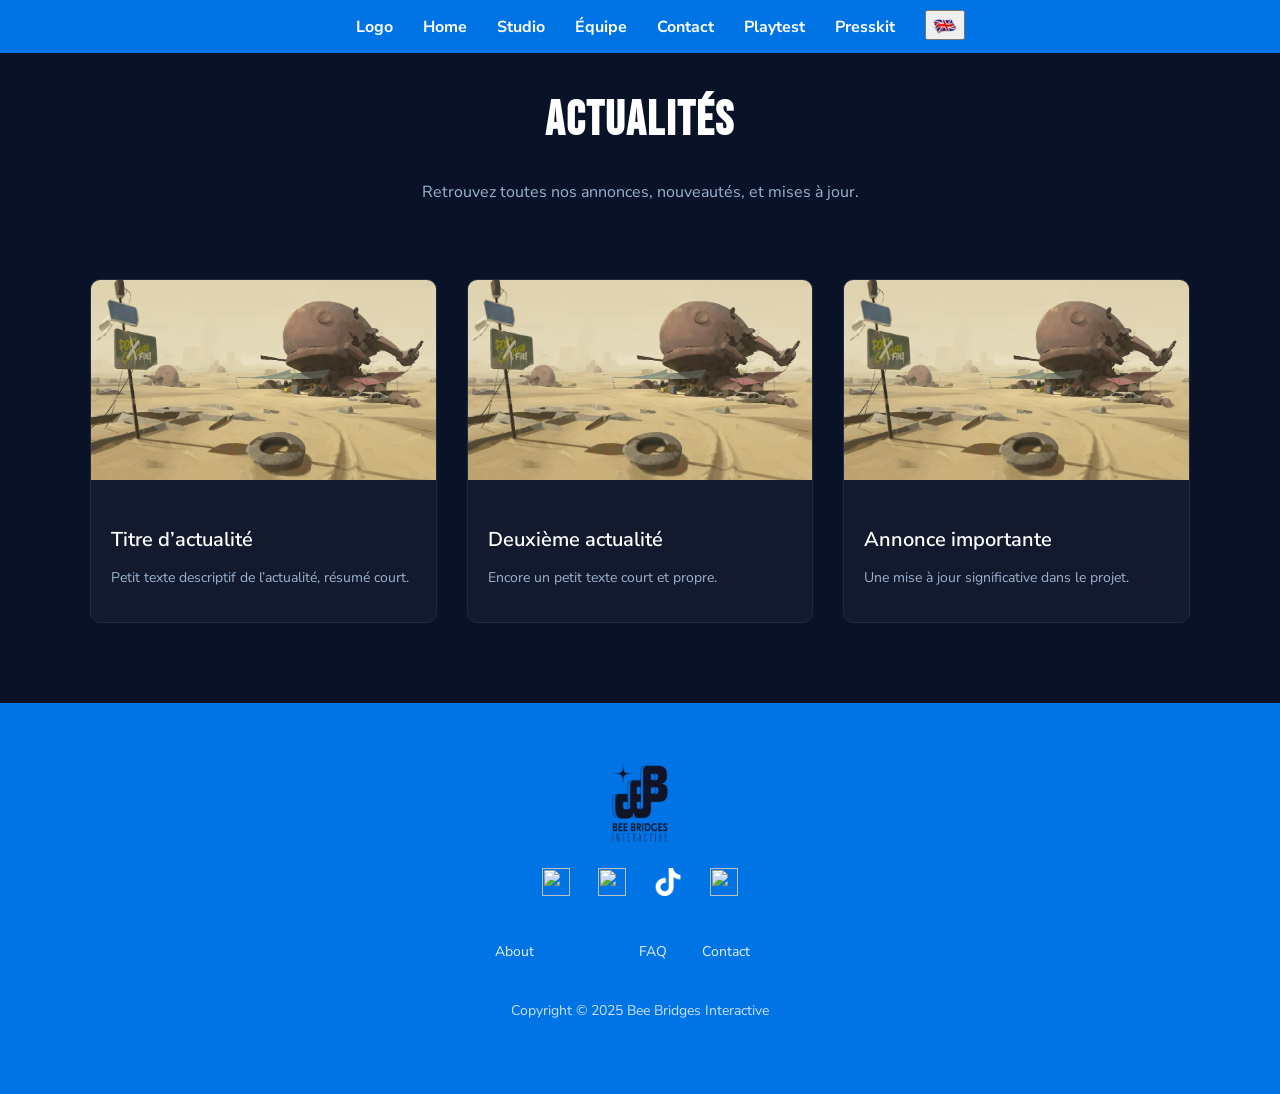
==== Actuality.html @ b4a457c6 "ajout de la page actualité" ====
<!DOCTYPE html>
<html lang="en">
<head>
    <meta charset="UTF-8">
    <meta name="viewport" content="width=device-width, initial-scale=1.0">
    <title>Actualités</title>

    <link rel="stylesheet" href="../css/navbar.css">
    <link rel="stylesheet" href="../css/actualité.css"> <!-- CSS light -->
    <link rel="stylesheet" href="../css/footer.css">
</head>

<body>
    <script src="../js/lang.js"></script>

    <!-- NAVBAR -->
    <div id="navbar"></div>

    <header class="actus-header">
        <h1 data-translate="Actuality">Actualités</h1>
        <p class="actus-subtitle">Retrouvez toutes nos annonces, nouveautés, et mises à jour.</p>
    </header>

    <section class="actus-container">

        <article class="actus-card">
            <img src="../media/image1.png" class="actus-img">
            <div class="actus-body">
                <h3 class="actus-title">Titre d’actualité</h3>
                <p class="actus-text">Petit texte descriptif de l’actualité, résumé court.</p>
            </div>
        </article>

        <article class="actus-card">
            <img src="../media/image1.png" class="actus-img">
            <div class="actus-body">
                <h3 class="actus-title">Deuxième actualité</h3>
                <p class="actus-text">Encore un petit texte court et propre.</p>
            </div>
        </article>

        <article class="actus-card">
            <img src="../media/image1.png" class="actus-img">
            <div class="actus-body">
                <h3 class="actus-title">Annonce importante</h3>
                <p class="actus-text">Une mise à jour significative dans le projet.</p>
            </div>
        </article>

    </section>

    <!-- FOOTER -->
    <div id="footer"></div>
    <script src="../js/layout.js"></script>
</body>
</html>
---- css/navbar.css ----
:root {
  --bg-dark: #0a1227;
  --bg-card: #131a2e;
  --bg-card-hover: #1a2338;
  --border-color: #1e3a5f;
  --text-primary: #ffffff;
  --text-secondary: #a0b3cc;
  --accent-blue: #0074e4;
  --accent-hover: #6bb3ff;
  --section-max-width: 1100px;

  --font-titles: 'Bebas Neue', sans-serif;
  --font-body: 'Nunito Sans', sans-serif;
}

.navbar {
  position: fixed;     /* Fixée à l’écran */
  top: 0;              /* Tout en haut */
  left: 0;
  width: 100%;         /* Prend toute la largeur */
  background-color: var(--accent-blue);
  z-index: 1000;       /* Toujours au-dessus du contenu */
  padding: 10px 20px;
  display: flex;
  justify-content: center;
}

/* Liste horizontale */
.navbar ul {
  list-style: none;
  margin: 0;
  padding: 0;
  display: flex;       /* Met les éléments sur une ligne */
  justify-content: flex-start;
  align-items: center;
}

/* Liens */
.navbar ul li {
  margin: 0 15px;
}

.navbar ul li a {
  color: white;
  text-decoration: none;
  font-weight: bold;
}

.navbar ul li a:hover {
  color: #ff9800;
}

/* Selecteur de langue */
.navbar select {
  padding: 5px;
  border-radius: 5px;
  border: none;
}

.lang-btn img {
  width: 24px;       /* taille du drapeau */
  height: auto;
  display: block;
  border-radius: 4px;
  background: transparent;
}
---- css/actualité.css ----
@import url('https://fonts.googleapis.com/css2?family=Bebas+Neue&display=swap');
@import url('https://fonts.googleapis.com/css2?family=Nunito+Sans:wght@400;600&display=swap');

:root {
  --bg-dark: #0a1227;
  --card-bg: #131a2e;
  --text: #ffffff;
  --text-light: #9bb3d1;
  --accent: #0074e4;
}

/* GLOBAL */
body {
  margin: 0;
  background: var(--bg-dark);
  color: var(--text);
  font-family: 'Nunito Sans', sans-serif;
}

/* HEADER */
.actus-header {
  text-align: center;
  padding: 60px 20px 20px;
}

.actus-header h1 {
  font-family: 'Bebas Neue', sans-serif;
  font-size: 48px;
  letter-spacing: 2px;
}

.actus-subtitle {
  color: var(--text-light);
  margin-top: 10px;
  font-size: 16px;
}

/* GRID */
.actus-container {
  max-width: 1100px;
  margin: 40px auto 80px;
  padding: 0 20px;
  display: grid;
  gap: 30px;
  grid-template-columns: repeat(auto-fit, minmax(300px, 1fr));
}

/* CARDS */
.actus-card {
  background: var(--card-bg);
  border-radius: 10px;
  overflow: hidden;
  border: 1px solid #1c2a44;
  transition: 0.3s;
}

.actus-card:hover {
  transform: translateY(-5px);
  border-color: var(--accent);
}

.actus-img {
  width: 100%;
  height: 200px;
  object-fit: cover;
}

.actus-body {
  padding: 20px;
}

.actus-title {
  font-size: 20px;
  font-weight: 600;
  margin-bottom: 10px;
}

.actus-text {
  font-size: 14px;
  color: var(--text-light);
  line-height: 1.5;
}
---- css/footer.css ----
/* ===== FOOTER ===== */
.bb-footer {
  background: #0074e4;
  padding: 60px 20px;
  text-align: center;
  color: white;
  font-family: var(--font-body);
}

.footer-top {
  display: flex;
  flex-direction: column;
  align-items: center;
  gap: 25px;
}

.footer-logo {
  height: 80px;
  width: auto;
}

.footer-socials a img {
  width: 28px;
  height: 28px;
  margin: 0 12px;
  transition: transform 0.3s ease;
}

.footer-socials a img:hover {
  transform: scale(1.2);
}

.footer-links {
  margin: 40px auto;
  display: flex;
  justify-content: center;
  gap: 35px;
  flex-wrap: wrap;
}

.footer-links a {
  color: white;
  font-size: 14px;
  opacity: 0.9;
  text-decoration: none;
  transition: opacity 0.2s ease;
}

.footer-links a:hover {
  opacity: 1;
}

.footer-copy {
  font-size: 14px;
  margin-top: 20px;
  opacity: 0.8;
}
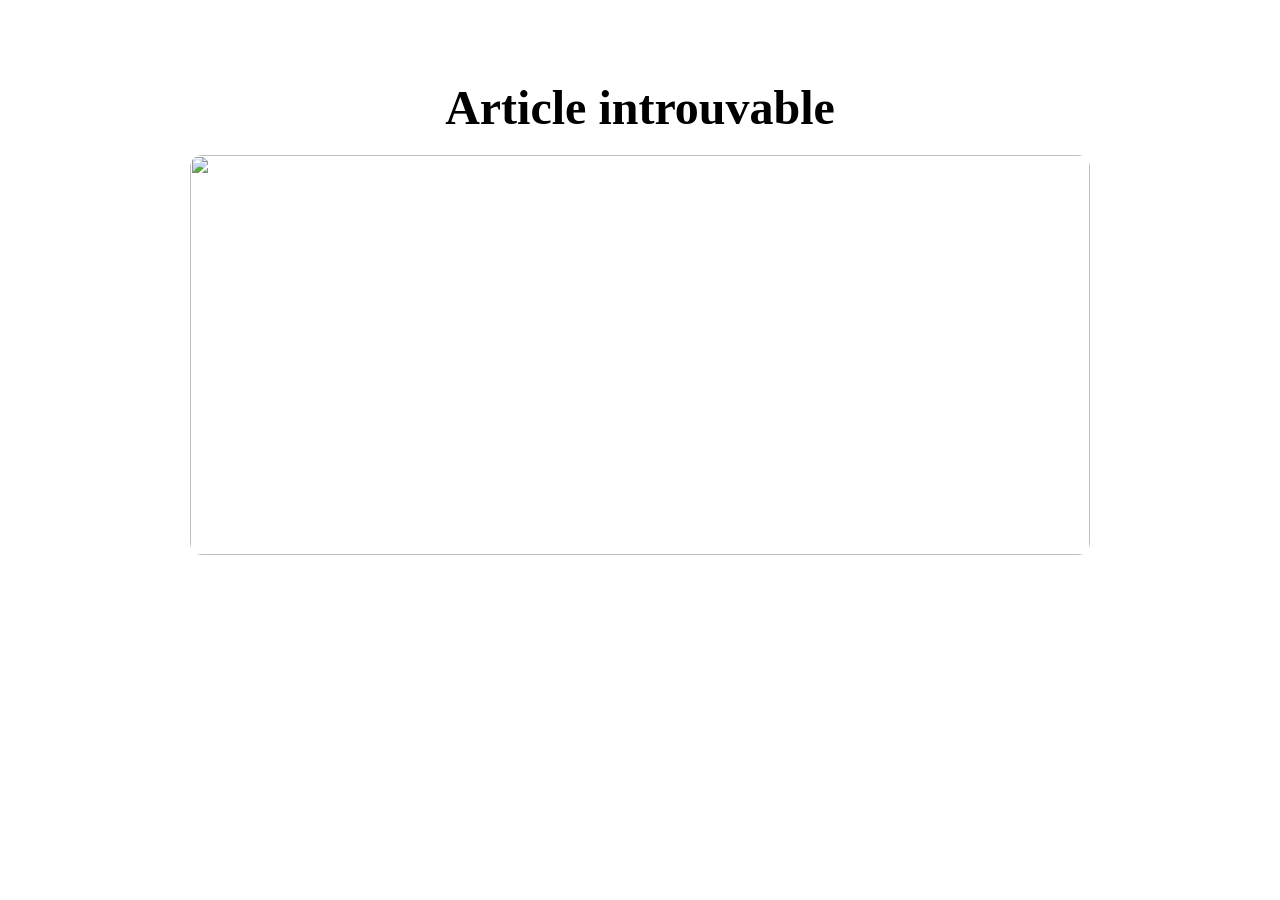
==== commit 3df5d1a3: "jjjjjjjjjjjjj" ====
--- a/Actuality.html
+++ b/Actuality.html
@@ -1,56 +1,131 @@
 <!DOCTYPE html>
-<html lang="en">
+<html lang="fr">
 <head>
-    <meta charset="UTF-8">
-    <meta name="viewport" content="width=device-width, initial-scale=1.0">
-    <title>Actualités</title>
+  <meta charset="UTF-8">
+  <meta name="viewport" content="width=device-width, initial-scale=1.0">
+  <title>Article</title>
 
-    <link rel="stylesheet" href="../css/navbar.css">
-    <link rel="stylesheet" href="../css/actualité.css"> <!-- CSS light -->
-    <link rel="stylesheet" href="../css/footer.css">
+  <link rel="stylesheet" href="style.css">
+
+  <style>
+    .article-page {
+      max-width: 900px;
+      margin: 80px auto;
+      padding: 0 20px;
+    }
+
+    .article-title {
+      font-size: 48px;
+      margin-bottom: 20px;
+      text-align: center;
+      font-family: var(--font-titles);
+      color: var(--accent-blue);
+    }
+
+    .article-image {
+      width: 100%;
+      height: 400px;
+      border-radius: 12px;
+      overflow: hidden;
+      margin-bottom: 30px;
+    }
+
+    .article-image img {
+      width: 100%;
+      height: 100%;
+      object-fit: cover;
+    }
+
+    .article-content {
+      font-size: 18px;
+      line-height: 1.8;
+      white-space: pre-line;
+      color: var(--text-secondary);
+    }
+
+    .btn-retour {
+      display: block;
+      margin: 40px auto;
+      padding: 12px 30px;
+      background: var(--accent-blue);
+      color: white;
+      text-decoration: none;
+      border-radius: 6px;
+      font-weight: 600;
+    }
+  </style>
 </head>
 
 <body>
-    <script src="../js/lang.js"></script>
 
-    <!-- NAVBAR -->
-    <div id="navbar"></div>
+  <div class="article-page">
+    <h1 class="article-title" id="article-title"></h1>
 
-    <header class="actus-header">
-        <h1 data-translate="Actuality">Actualités</h1>
-        <p class="actus-subtitle">Retrouvez toutes nos annonces, nouveautés, et mises à jour.</p>
-    </header>
+    <div class="article-image">
+      <img id="article-image" src="">
+    </div>
 
-    <section class="actus-container">
+    <div class="article-content" id="article-content"></div>
 
-        <article class="actus-card">
-            <img src="../media/image1.png" class="actus-img">
-            <div class="actus-body">
-                <h3 class="actus-title">Titre d’actualité</h3>
-                <p class="actus-text">Petit texte descriptif de l’actualité, résumé court.</p>
-            </div>
-        </article>
+    <a href="index.html" class="btn-retour">← Retour</a>
+  </div>
 
-        <article class="actus-card">
-            <img src="../media/image1.png" class="actus-img">
-            <div class="actus-body">
-                <h3 class="actus-title">Deuxième actualité</h3>
-                <p class="actus-text">Encore un petit texte court et propre.</p>
-            </div>
-        </article>
 
-        <article class="actus-card">
-            <img src="../media/image1.png" class="actus-img">
-            <div class="actus-body">
-                <h3 class="actus-title">Annonce importante</h3>
-                <p class="actus-text">Une mise à jour significative dans le projet.</p>
-            </div>
-        </article>
+<!-- ========================================================= -->
+<!-- 🔥 SECTION : ARTICLES STOCKÉS DIRECTEMENT DANS LE HTML 🔥 -->
+<!-- ========================================================= -->
 
-    </section>
+<!-- ARTICLE 1 -->
+<template id="article-1">
+  <article-data
+    data-title="Notre nouveau produit arrive !"
+    data-image="media/image1.png"
+    data-content="
+Voici le contenu complet de l'article 1.
 
-    <!-- FOOTER -->
-    <div id="footer"></div>
-    <script src="../js/layout.js"></script>
+Tu peux écrire :
+- plusieurs paragraphes
+- du texte long
+- même coller un communiqué officiel
+
+Tout reste propre et facile à modifier 🔥">
+  </article-data>
+</template>
+
+<!-- ARTICLE 2 -->
+<template id="article-2">
+  <article-data
+    data-title="MaxSens rejoint notre réseau de partenaires"
+    data-image="media/image1.png"
+    data-content="
+Voici le contenu complet de l'article 2.
+
+Encore une fois :
+tu modifies simplement le texte ici dans le HTML.
+
+Aucune base de données, aucun JSON, rien de compliqué.">
+  </article-data>
+</template>
+
+
+<script>
+  // Récupère l'ID dans l’URL → article.html?id=1
+  const params = new URLSearchParams(window.location.search);
+  const id = params.get("id");
+
+  // Cible le template correspondant
+  const template = document.getElementById("article-" + id);
+
+  if (!template) {
+    document.getElementById("article-title").textContent = "Article introuvable";
+  } else {
+    const data = template.content.querySelector("article-data");
+
+    document.getElementById("article-title").textContent = data.dataset.title;
+    document.getElementById("article-image").src = data.dataset.image;
+    document.getElementById("article-content").textContent = data.dataset.content;
+  }
+</script>
+
 </body>
 </html>
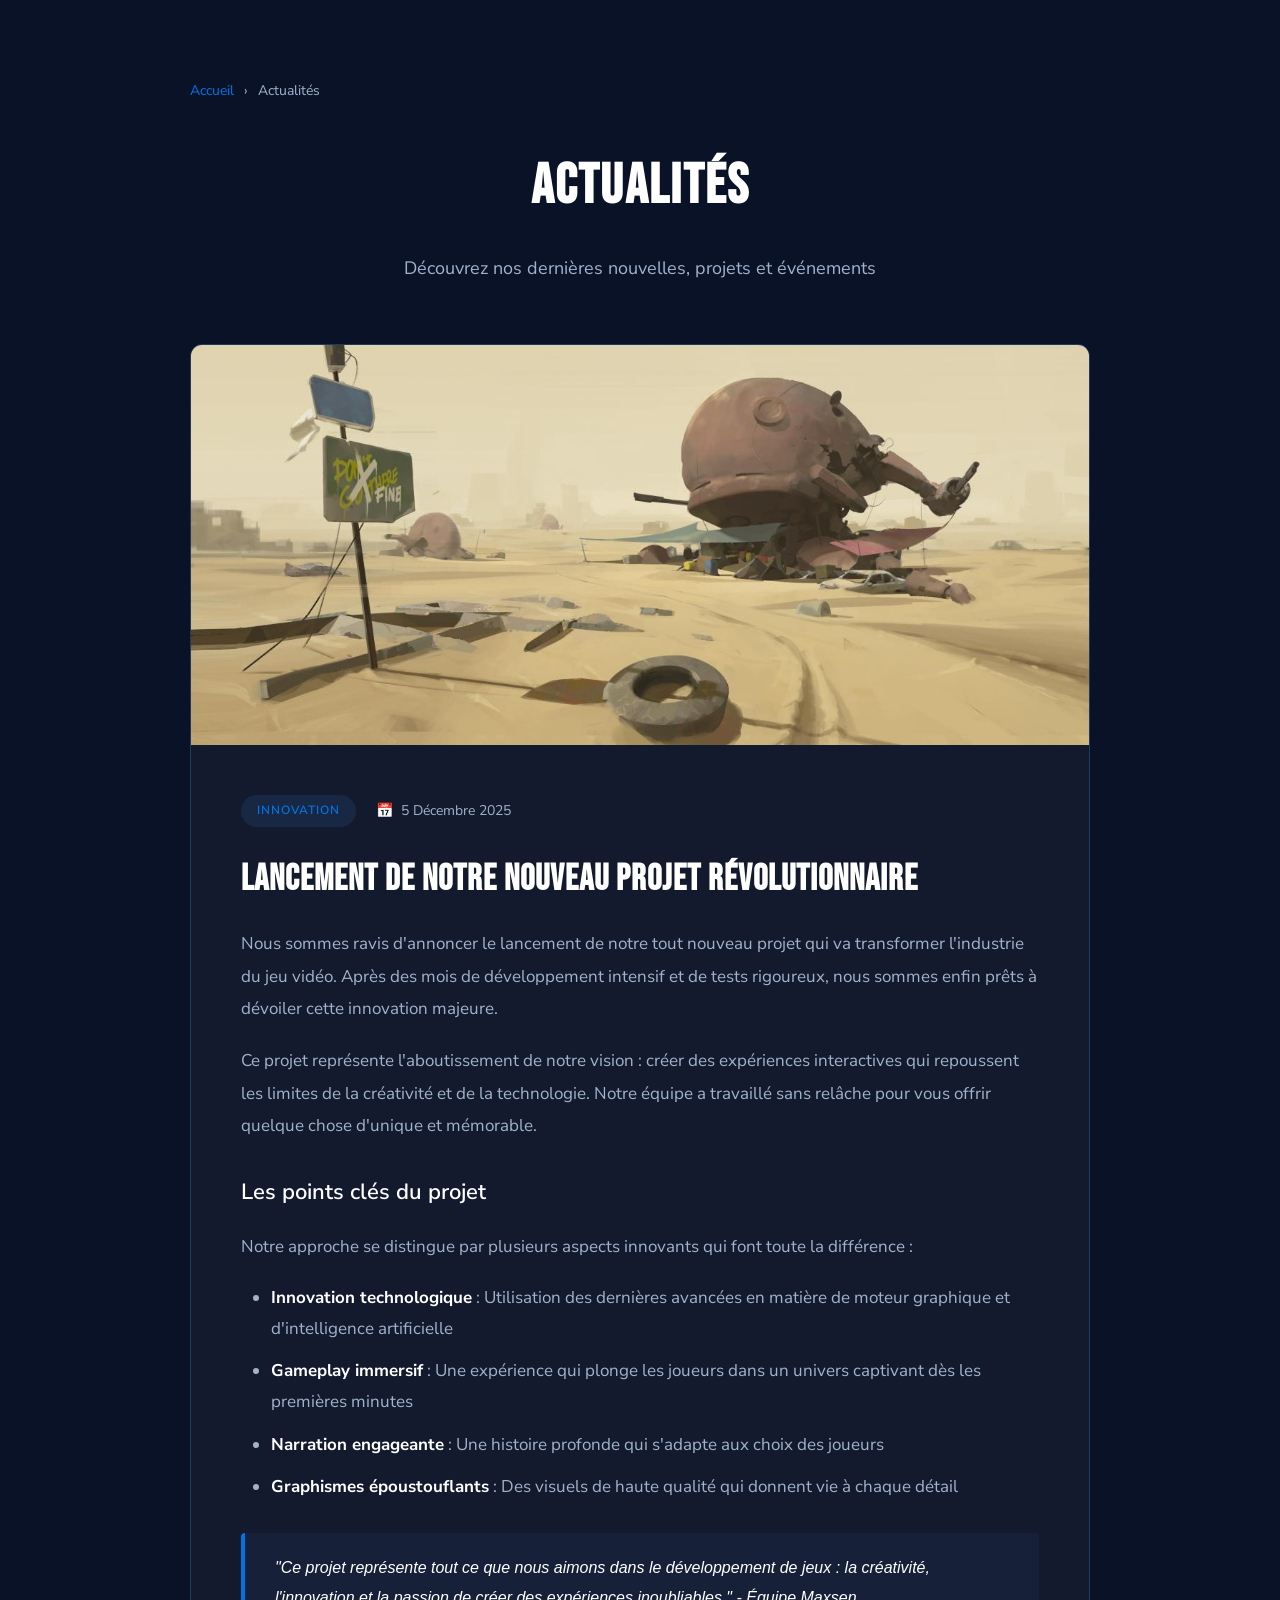
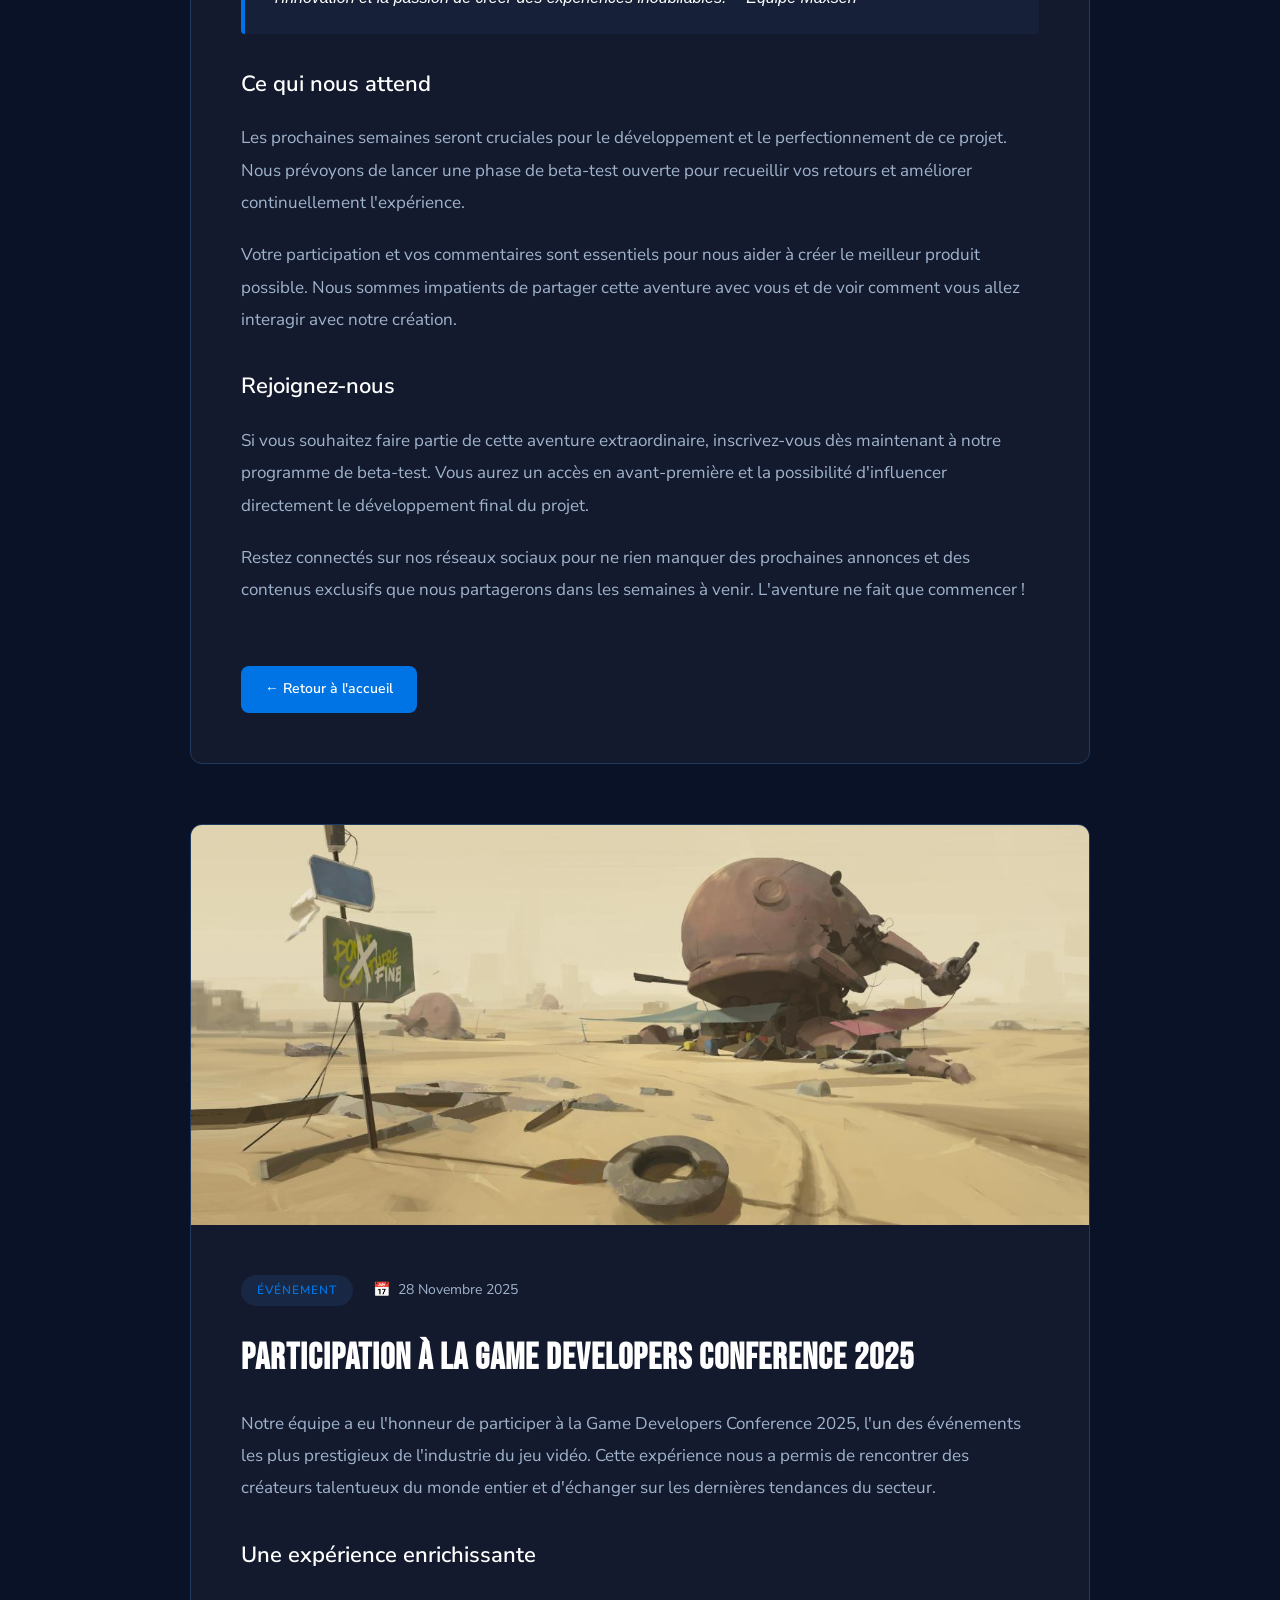
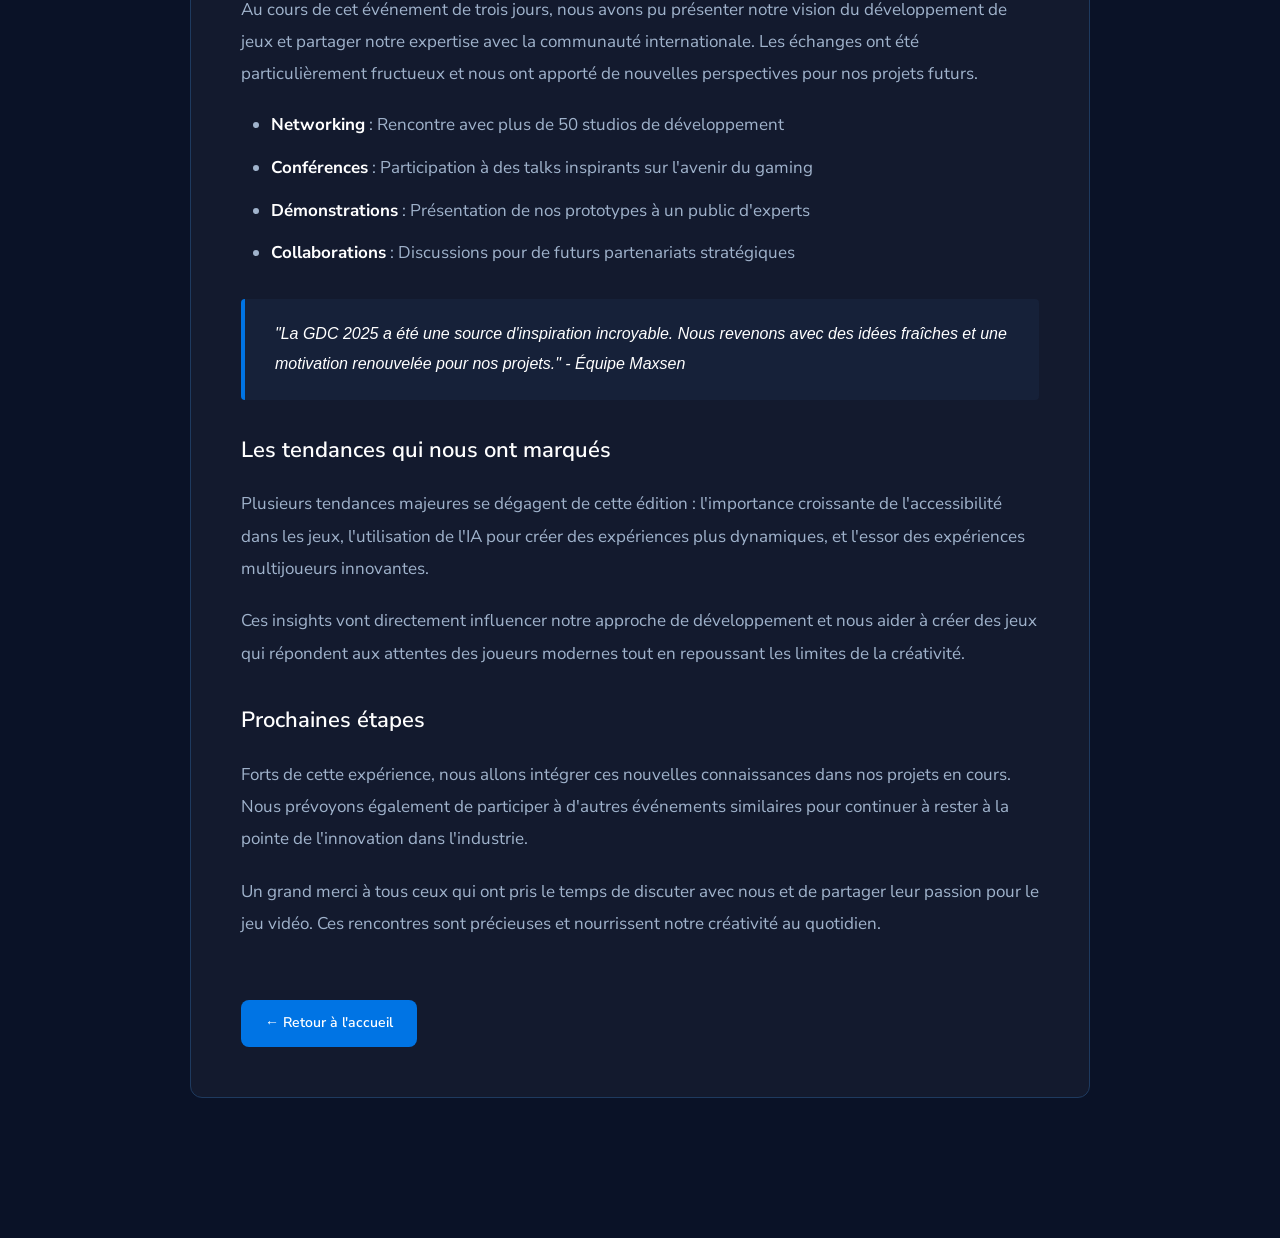
==== commit d1726a86: "fffffff" ====
--- a/Actuality.html
+++ b/Actuality.html
@@ -3,129 +3,162 @@
 <head>
   <meta charset="UTF-8">
   <meta name="viewport" content="width=device-width, initial-scale=1.0">
-  <title>Article</title>
+  <title>Actualités - Blog Maxsen</title>
+  <link rel="stylesheet" href="css/actualité.css">
+</head>
+<body>
+  <div class="actualites-page">
+    <div class="actualites-page-container">
+      <!-- Breadcrumb -->
+      <nav class="breadcrumb">
+        <a href="index.html">Accueil</a>
+        <span>›</span>
+        <span>Actualités</span>
+      </nav>
 
-  <link rel="stylesheet" href="style.css">
+      <!-- En-tête de la page -->
+      <header class="actualites-page-header">
+        <h1 class="actualites-page-title">ACTUALITÉS</h1>
+        <p class="actualites-page-subtitle">
+          Découvrez nos dernières nouvelles, projets et événements
+        </p>
+      </header>
 
-  <style>
-    .article-page {
-      max-width: 900px;
-      margin: 80px auto;
-      padding: 0 20px;
-    }
+      <!-- Article 1 -->
+      <article class="article-full">
+        <div class="article-header-image">
+          <img src="media/image1.png" alt="Actualité 1">
+        </div>
+        <div class="article-body">
+          <div class="article-meta">
+            <span class="article-category">Innovation</span>
+            <div class="article-date">
+              <span>📅</span>
+              <span>5 Décembre 2025</span>
+            </div>
+          </div>
+          
+          <h2 class="article-title">Lancement de notre nouveau projet révolutionnaire</h2>
+          
+          <div class="article-content">
+            <p>
+              Nous sommes ravis d'annoncer le lancement de notre tout nouveau projet qui va transformer l'industrie du jeu vidéo. Après des mois de développement intensif et de tests rigoureux, nous sommes enfin prêts à dévoiler cette innovation majeure.
+            </p>
+            
+            <p>
+              Ce projet représente l'aboutissement de notre vision : créer des expériences interactives qui repoussent les limites de la créativité et de la technologie. Notre équipe a travaillé sans relâche pour vous offrir quelque chose d'unique et mémorable.
+            </p>
 
-    .article-title {
-      font-size: 48px;
-      margin-bottom: 20px;
-      text-align: center;
-      font-family: var(--font-titles);
-      color: var(--accent-blue);
-    }
+            <h3>Les points clés du projet</h3>
+            
+            <p>
+              Notre approche se distingue par plusieurs aspects innovants qui font toute la différence :
+            </p>
 
-    .article-image {
-      width: 100%;
-      height: 400px;
-      border-radius: 12px;
-      overflow: hidden;
-      margin-bottom: 30px;
-    }
+            <ul>
+              <li><strong>Innovation technologique</strong> : Utilisation des dernières avancées en matière de moteur graphique et d'intelligence artificielle</li>
+              <li><strong>Gameplay immersif</strong> : Une expérience qui plonge les joueurs dans un univers captivant dès les premières minutes</li>
+              <li><strong>Narration engageante</strong> : Une histoire profonde qui s'adapte aux choix des joueurs</li>
+              <li><strong>Graphismes époustouflants</strong> : Des visuels de haute qualité qui donnent vie à chaque détail</li>
+            </ul>
 
-    .article-image img {
-      width: 100%;
-      height: 100%;
-      object-fit: cover;
-    }
+            <div class="article-quote">
+              "Ce projet représente tout ce que nous aimons dans le développement de jeux : la créativité, l'innovation et la passion de créer des expériences inoubliables." - Équipe Maxsen
+            </div>
 
-    .article-content {
-      font-size: 18px;
-      line-height: 1.8;
-      white-space: pre-line;
-      color: var(--text-secondary);
-    }
+            <h3>Ce qui nous attend</h3>
+            
+            <p>
+              Les prochaines semaines seront cruciales pour le développement et le perfectionnement de ce projet. Nous prévoyons de lancer une phase de beta-test ouverte pour recueillir vos retours et améliorer continuellement l'expérience.
+            </p>
 
-    .btn-retour {
-      display: block;
-      margin: 40px auto;
-      padding: 12px 30px;
-      background: var(--accent-blue);
-      color: white;
-      text-decoration: none;
-      border-radius: 6px;
-      font-weight: 600;
-    }
-  </style>
-</head>
+            <p>
+              Votre participation et vos commentaires sont essentiels pour nous aider à créer le meilleur produit possible. Nous sommes impatients de partager cette aventure avec vous et de voir comment vous allez interagir avec notre création.
+            </p>
 
-<body>
+            <h3>Rejoignez-nous</h3>
+            
+            <p>
+              Si vous souhaitez faire partie de cette aventure extraordinaire, inscrivez-vous dès maintenant à notre programme de beta-test. Vous aurez un accès en avant-première et la possibilité d'influencer directement le développement final du projet.
+            </p>
 
-  <div class="article-page">
-    <h1 class="article-title" id="article-title"></h1>
+            <p>
+              Restez connectés sur nos réseaux sociaux pour ne rien manquer des prochaines annonces et des contenus exclusifs que nous partagerons dans les semaines à venir. L'aventure ne fait que commencer !
+            </p>
+          </div>
 
-    <div class="article-image">
-      <img id="article-image" src="">
+          <a href="index.html" class="back-button">
+            ← Retour à l'accueil
+          </a>
+        </div>
+      </article>
+
+      <!-- Article 2 -->
+      <article class="article-full">
+        <div class="article-header-image">
+          <img src="media/image1.png" alt="Actualité 2">
+        </div>
+        <div class="article-body">
+          <div class="article-meta">
+            <span class="article-category">Événement</span>
+            <div class="article-date">
+              <span>📅</span>
+              <span>28 Novembre 2025</span>
+            </div>
+          </div>
+          
+          <h2 class="article-title">Participation à la Game Developers Conference 2025</h2>
+          
+          <div class="article-content">
+            <p>
+              Notre équipe a eu l'honneur de participer à la Game Developers Conference 2025, l'un des événements les plus prestigieux de l'industrie du jeu vidéo. Cette expérience nous a permis de rencontrer des créateurs talentueux du monde entier et d'échanger sur les dernières tendances du secteur.
+            </p>
+
+            <h3>Une expérience enrichissante</h3>
+            
+            <p>
+              Au cours de cet événement de trois jours, nous avons pu présenter notre vision du développement de jeux et partager notre expertise avec la communauté internationale. Les échanges ont été particulièrement fructueux et nous ont apporté de nouvelles perspectives pour nos projets futurs.
+            </p>
+
+            <ul>
+              <li><strong>Networking</strong> : Rencontre avec plus de 50 studios de développement</li>
+              <li><strong>Conférences</strong> : Participation à des talks inspirants sur l'avenir du gaming</li>
+              <li><strong>Démonstrations</strong> : Présentation de nos prototypes à un public d'experts</li>
+              <li><strong>Collaborations</strong> : Discussions pour de futurs partenariats stratégiques</li>
+            </ul>
+
+            <div class="article-quote">
+              "La GDC 2025 a été une source d'inspiration incroyable. Nous revenons avec des idées fraîches et une motivation renouvelée pour nos projets." - Équipe Maxsen
+            </div>
+
+            <h3>Les tendances qui nous ont marqués</h3>
+            
+            <p>
+              Plusieurs tendances majeures se dégagent de cette édition : l'importance croissante de l'accessibilité dans les jeux, l'utilisation de l'IA pour créer des expériences plus dynamiques, et l'essor des expériences multijoueurs innovantes.
+            </p>
+
+            <p>
+              Ces insights vont directement influencer notre approche de développement et nous aider à créer des jeux qui répondent aux attentes des joueurs modernes tout en repoussant les limites de la créativité.
+            </p>
+
+            <h3>Prochaines étapes</h3>
+            
+            <p>
+              Forts de cette expérience, nous allons intégrer ces nouvelles connaissances dans nos projets en cours. Nous prévoyons également de participer à d'autres événements similaires pour continuer à rester à la pointe de l'innovation dans l'industrie.
+            </p>
+
+            <p>
+              Un grand merci à tous ceux qui ont pris le temps de discuter avec nous et de partager leur passion pour le jeu vidéo. Ces rencontres sont précieuses et nourrissent notre créativité au quotidien.
+            </p>
+          </div>
+
+          <a href="index.html" class="back-button">
+            ← Retour à l'accueil
+          </a>
+        </div>
+      </article>
+
     </div>
-
-    <div class="article-content" id="article-content"></div>
-
-    <a href="index.html" class="btn-retour">← Retour</a>
   </div>
-
-
-<!-- ========================================================= -->
-<!-- 🔥 SECTION : ARTICLES STOCKÉS DIRECTEMENT DANS LE HTML 🔥 -->
-<!-- ========================================================= -->
-
-<!-- ARTICLE 1 -->
-<template id="article-1">
-  <article-data
-    data-title="Notre nouveau produit arrive !"
-    data-image="media/image1.png"
-    data-content="
-Voici le contenu complet de l'article 1.
-
-Tu peux écrire :
-- plusieurs paragraphes
-- du texte long
-- même coller un communiqué officiel
-
-Tout reste propre et facile à modifier 🔥">
-  </article-data>
-</template>
-
-<!-- ARTICLE 2 -->
-<template id="article-2">
-  <article-data
-    data-title="MaxSens rejoint notre réseau de partenaires"
-    data-image="media/image1.png"
-    data-content="
-Voici le contenu complet de l'article 2.
-
-Encore une fois :
-tu modifies simplement le texte ici dans le HTML.
-
-Aucune base de données, aucun JSON, rien de compliqué.">
-  </article-data>
-</template>
-
-
-<script>
-  // Récupère l'ID dans l’URL → article.html?id=1
-  const params = new URLSearchParams(window.location.search);
-  const id = params.get("id");
-
-  // Cible le template correspondant
-  const template = document.getElementById("article-" + id);
-
-  if (!template) {
-    document.getElementById("article-title").textContent = "Article introuvable";
-  } else {
-    const data = template.content.querySelector("article-data");
-
-    document.getElementById("article-title").textContent = data.dataset.title;
-    document.getElementById("article-image").src = data.dataset.image;
-    document.getElementById("article-content").textContent = data.dataset.content;
-  }
-</script>
-
 </body>
-</html>
+</html>
--- a/css/actualité.css
+++ b/css/actualité.css
@@ -0,0 +1,373 @@
+/* Import des fonts */
+@import url('https://fonts.googleapis.com/css2?family=Bebas+Neue&display=swap');
+@import url('https://fonts.googleapis.com/css2?family=Nunito+Sans:wght@400;600;700&display=swap');
+
+/* Variables globales (reprises du fichier principal) */
+:root {
+  --bg-dark: #0a1227;
+  --bg-card: #131a2e;
+  --bg-card-hover: #1a2338;
+  --border-color: #1e3a5f;
+  --text-primary: #ffffff;
+  --text-secondary: #a0b3cc;
+  --accent-blue: #0074e4;
+  --accent-hover: #6bb3ff;
+  --font-titles: 'Bebas Neue', sans-serif;
+  --font-body: 'Nunito Sans', sans-serif;
+}
+
+/* Reset global */
+* {
+  box-sizing: border-box;
+}
+
+html {
+  overflow-x: hidden;
+  width: 100%;
+}
+
+body {
+  margin: 0;
+  background-color: var(--bg-dark);
+  color: var(--text-primary);
+  font-family: var(--font-body);
+  line-height: 1.6;
+  overflow-x: hidden;
+  width: 100%;
+}
+
+/* ===== PAGE ACTUALITÉS ===== */
+.actualites-page {
+  background-color: var(--bg-dark);
+  min-height: 100vh;
+  padding: 80px 20px;
+}
+
+.actualites-page-container {
+  max-width: 900px;
+  margin: 0 auto;
+}
+
+/* En-tête de la page */
+.actualites-page-header {
+  text-align: center;
+  margin-bottom: 60px;
+}
+
+.actualites-page-title {
+  font-family: var(--font-titles);
+  font-size: 56px;
+  color: var(--text-primary);
+  margin-bottom: 20px;
+  letter-spacing: 2px;
+  text-transform: uppercase;
+}
+
+.actualites-page-subtitle {
+  font-size: 18px;
+  color: var(--text-secondary);
+  max-width: 600px;
+  margin: 0 auto;
+  line-height: 1.8;
+}
+
+/* Breadcrumb (fil d'ariane) */
+.breadcrumb {
+  display: flex;
+  align-items: center;
+  gap: 10px;
+  margin-bottom: 40px;
+  font-size: 14px;
+  color: var(--text-secondary);
+}
+
+.breadcrumb a {
+  color: var(--accent-blue);
+  text-decoration: none;
+  transition: color 0.3s ease;
+}
+
+.breadcrumb a:hover {
+  color: var(--accent-hover);
+}
+
+.breadcrumb span {
+  color: var(--text-secondary);
+}
+
+/* ===== ARTICLE COMPLET ===== */
+.article-full {
+  background-color: var(--bg-card);
+  border: 1px solid var(--border-color);
+  border-radius: 12px;
+  overflow: hidden;
+  margin-bottom: 60px;
+  transition: all 0.3s ease;
+}
+
+.article-full:hover {
+  border-color: var(--accent-blue);
+  box-shadow: 0 8px 30px rgba(74, 158, 255, 0.2);
+}
+
+/* Image d'en-tête */
+.article-header-image {
+  width: 100%;
+  height: 400px;
+  overflow: hidden;
+}
+
+.article-header-image img {
+  width: 100%;
+  height: 100%;
+  object-fit: cover;
+  transition: transform 0.4s ease;
+}
+
+.article-full:hover .article-header-image img {
+  transform: scale(1.05);
+}
+
+/* Corps de l'article */
+.article-body {
+  padding: 50px;
+}
+
+/* Métadonnées (catégorie + date) */
+.article-meta {
+  display: flex;
+  align-items: center;
+  gap: 20px;
+  margin-bottom: 30px;
+  font-size: 14px;
+  color: var(--text-secondary);
+  flex-wrap: wrap;
+}
+
+.article-date {
+  display: flex;
+  align-items: center;
+  gap: 8px;
+}
+
+.article-category {
+  display: inline-block;
+  padding: 6px 16px;
+  background-color: rgba(74, 158, 255, 0.1);
+  color: var(--accent-blue);
+  border-radius: 20px;
+  font-weight: 600;
+  text-transform: uppercase;
+  letter-spacing: 1px;
+  font-size: 12px;
+}
+
+/* Titre de l'article */
+.article-title {
+  font-family: var(--font-titles);
+  font-size: 36px;
+  color: var(--text-primary);
+  margin-bottom: 25px;
+  line-height: 1.3;
+  text-transform: uppercase;
+  letter-spacing: 1px;
+}
+
+/* Contenu de l'article */
+.article-content {
+  color: var(--text-secondary);
+  font-size: 17px;
+  line-height: 1.9;
+}
+
+.article-content p {
+  margin-bottom: 20px;
+}
+
+.article-content h2 {
+  font-size: 28px;
+  color: var(--text-primary);
+  margin-top: 40px;
+  margin-bottom: 20px;
+  font-weight: 600;
+}
+
+.article-content h3 {
+  font-size: 22px;
+  color: var(--text-primary);
+  margin-top: 30px;
+  margin-bottom: 15px;
+  font-weight: 600;
+}
+
+.article-content img {
+  width: 100%;
+  border-radius: 8px;
+  margin: 30px 0;
+}
+
+.article-content ul,
+.article-content ol {
+  margin: 20px 0;
+  padding-left: 30px;
+}
+
+.article-content li {
+  margin-bottom: 12px;
+  line-height: 1.8;
+}
+
+.article-content strong {
+  color: var(--text-primary);
+  font-weight: 700;
+}
+
+/* Citations */
+.article-quote {
+  border-left: 4px solid var(--accent-blue);
+  padding: 20px 30px;
+  margin: 30px 0;
+  background-color: rgba(74, 158, 255, 0.05);
+  font-style: italic;
+  color: var(--text-primary);
+  border-radius: 4px;
+  font-size: 16px;
+}
+
+/* Bouton retour */
+.back-button {
+  display: inline-flex;
+  align-items: center;
+  gap: 10px;
+  padding: 12px 24px;
+  background-color: var(--accent-blue);
+  color: white;
+  text-decoration: none;
+  border-radius: 8px;
+  font-weight: 600;
+  transition: all 0.3s ease;
+  margin-top: 40px;
+  font-size: 14px;
+}
+
+.back-button:hover {
+  background-color: var(--accent-hover);
+  transform: translateX(-5px);
+}
+
+/* ===== RESPONSIVE ===== */
+
+/* Tablettes */
+@media (max-width: 1024px) {
+  .actualites-page {
+    padding: 60px 30px;
+  }
+
+  .actualites-page-title {
+    font-size: 48px;
+  }
+
+  .article-header-image {
+    height: 350px;
+  }
+
+  .article-body {
+    padding: 40px;
+  }
+
+  .article-title {
+    font-size: 32px;
+  }
+}
+
+/* Mobile */
+@media (max-width: 768px) {
+  .actualites-page {
+    padding: 60px 15px;
+  }
+
+  .actualites-page-title {
+    font-size: 42px;
+  }
+
+  .actualites-page-subtitle {
+    font-size: 16px;
+  }
+
+  .article-header-image {
+    height: 250px;
+  }
+
+  .article-body {
+    padding: 30px 25px;
+  }
+
+  .article-meta {
+    flex-direction: column;
+    align-items: flex-start;
+    gap: 12px;
+  }
+
+  .article-title {
+    font-size: 28px;
+  }
+
+  .article-content {
+    font-size: 16px;
+  }
+
+  .article-content h2 {
+    font-size: 24px;
+    margin-top: 30px;
+  }
+
+  .article-content h3 {
+    font-size: 20px;
+    margin-top: 25px;
+  }
+
+  .article-quote {
+    padding: 15px 20px;
+    font-size: 15px;
+  }
+
+  .back-button {
+    width: 100%;
+    justify-content: center;
+  }
+}
+
+/* Très petits mobiles */
+@media (max-width: 480px) {
+  .actualites-page {
+    padding: 50px 15px;
+  }
+
+  .actualites-page-title {
+    font-size: 36px;
+  }
+
+  .article-header-image {
+    height: 200px;
+  }
+
+  .article-body {
+    padding: 25px 20px;
+  }
+
+  .article-title {
+    font-size: 24px;
+  }
+
+  .article-content {
+    font-size: 15px;
+  }
+
+  .article-content h2 {
+    font-size: 22px;
+  }
+
+  .article-content h3 {
+    font-size: 18px;
+  }
+}
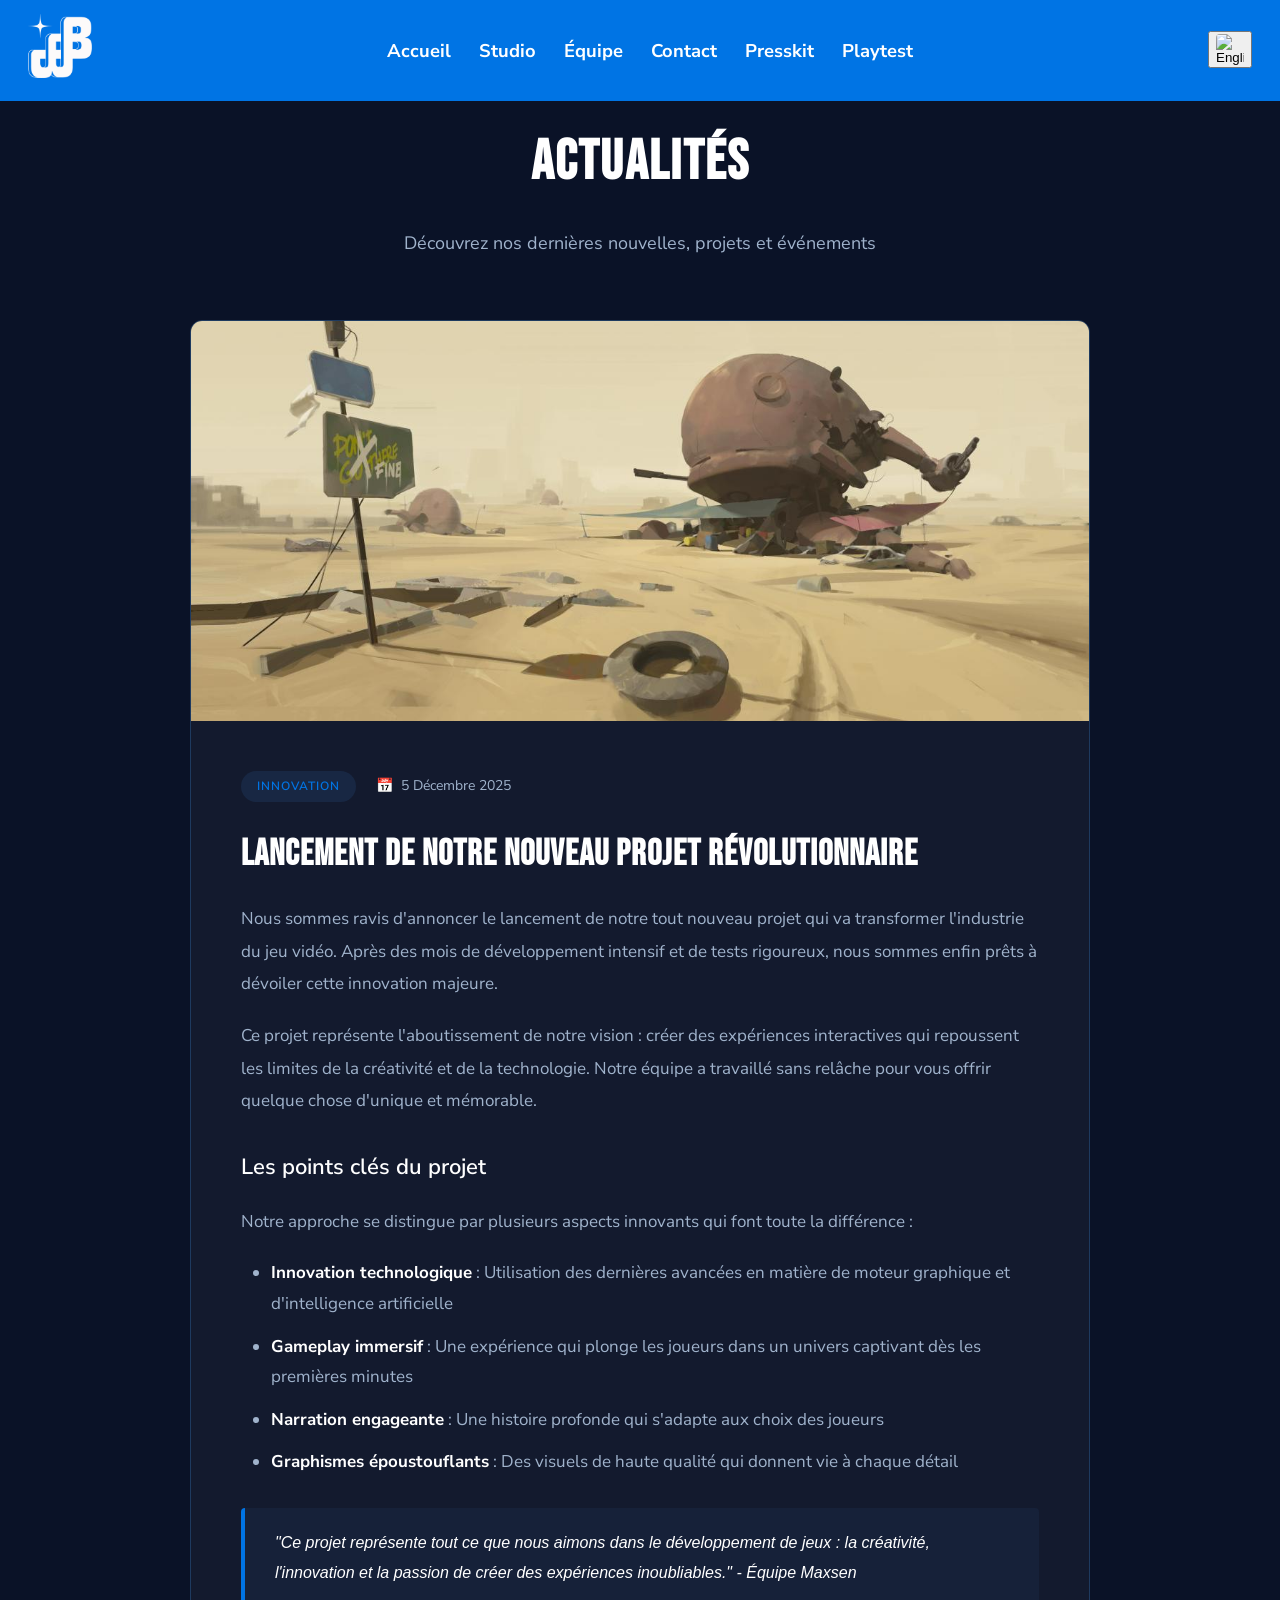
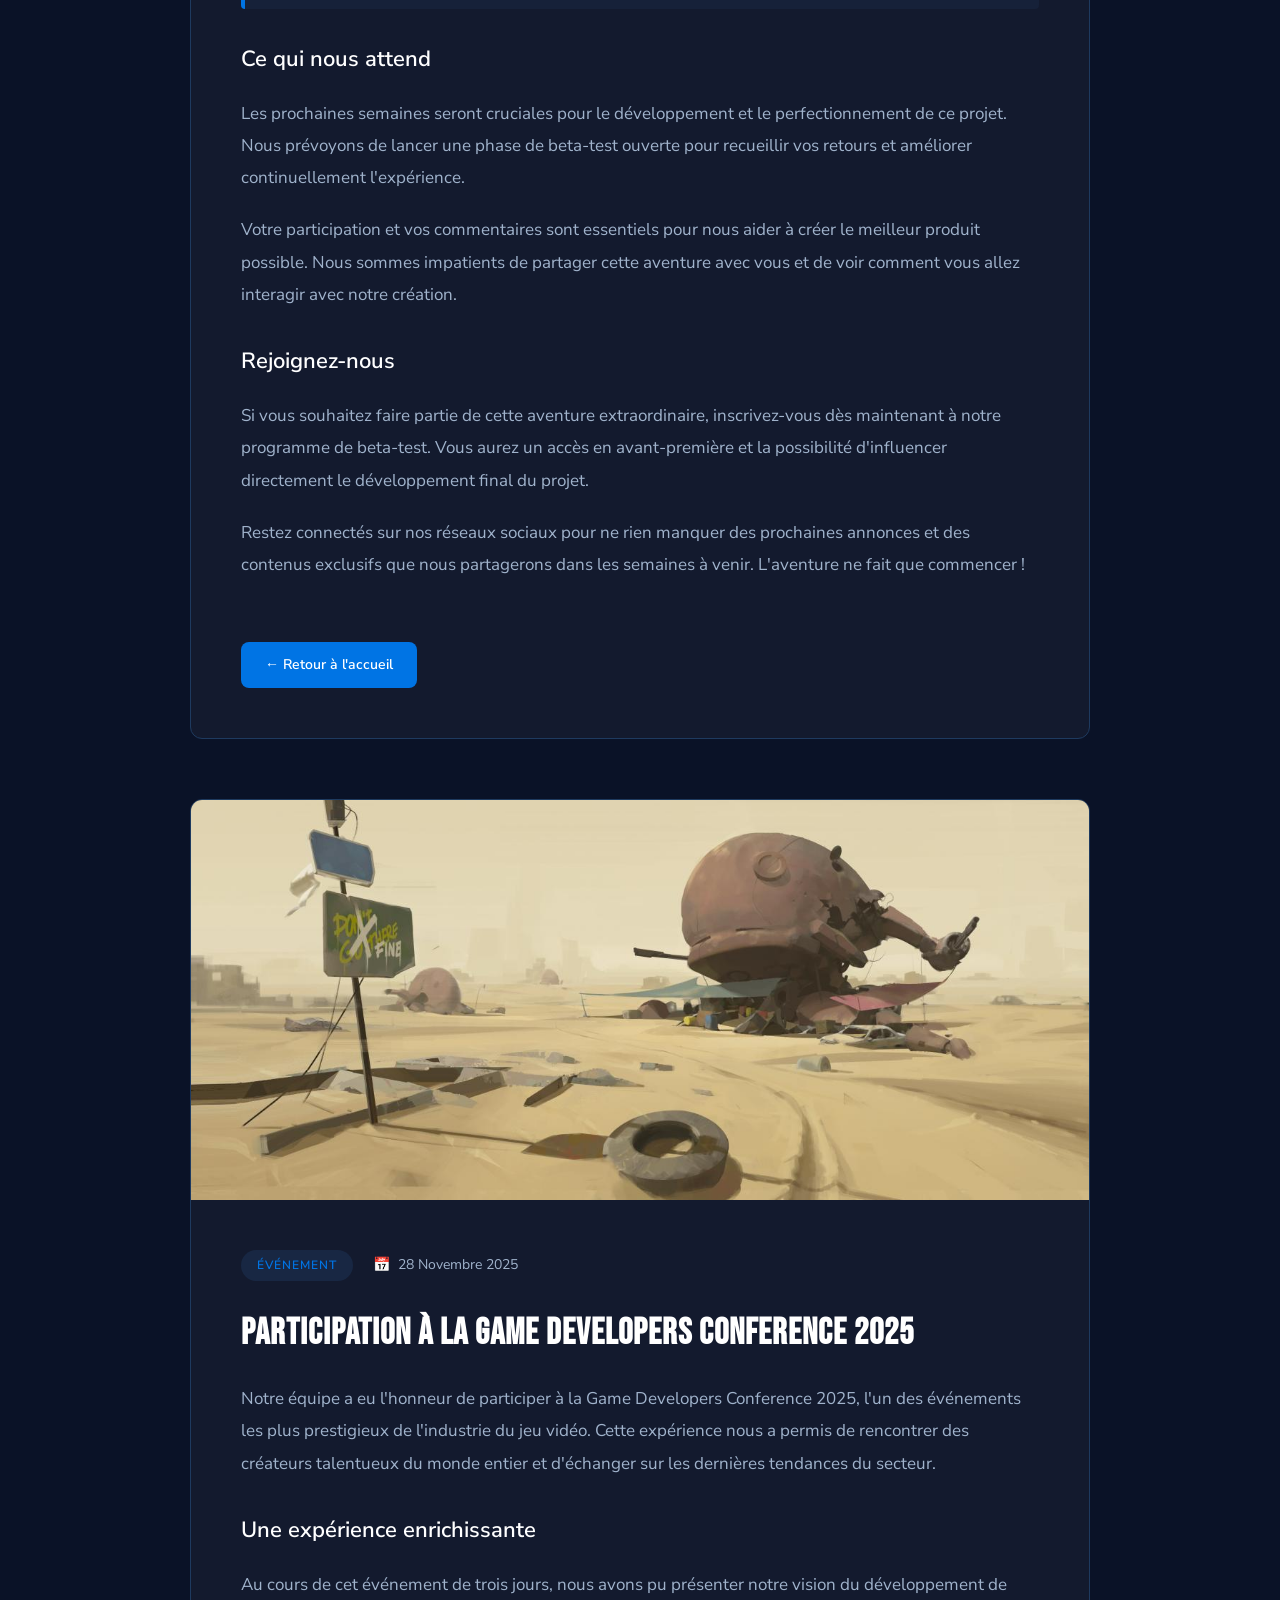
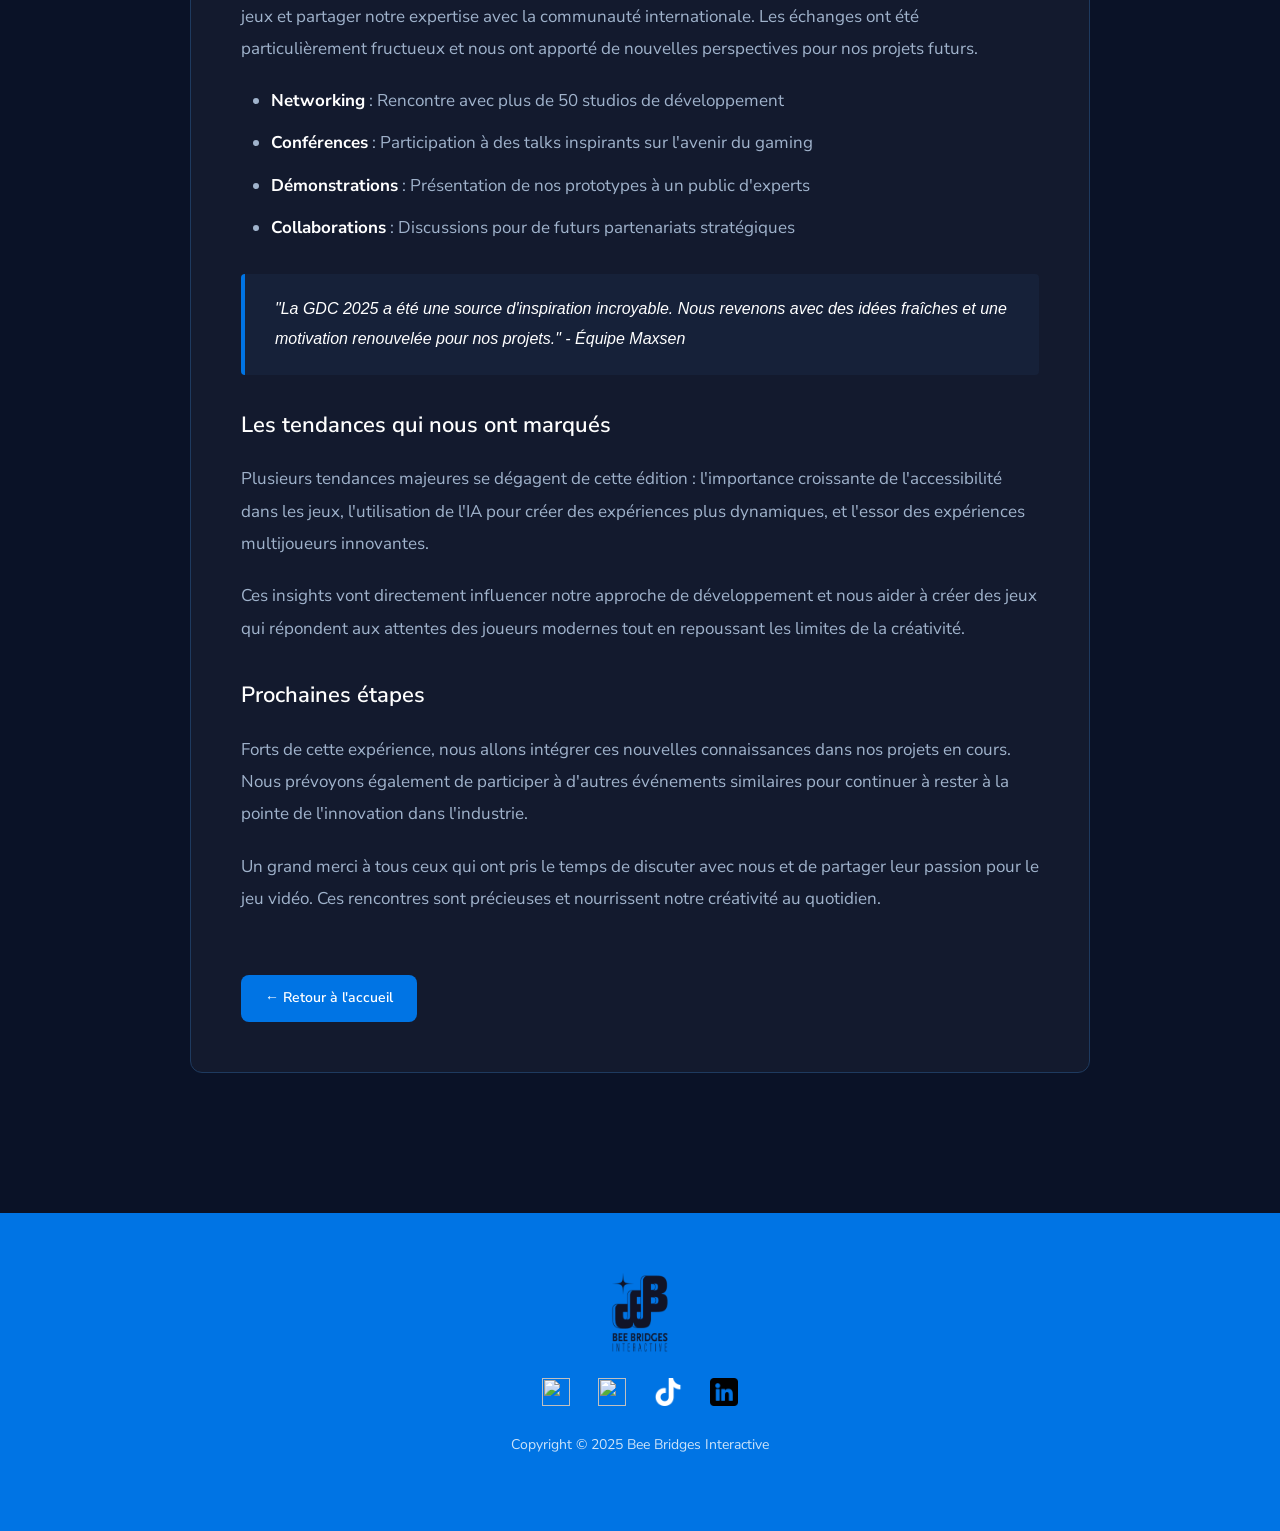
==== commit 00c6b5dc: "ajout du footer et navbar dans actualité" ====
--- a/Actuality.html
+++ b/Actuality.html
@@ -5,16 +5,13 @@
   <meta name="viewport" content="width=device-width, initial-scale=1.0">
   <title>Actualités - Blog Maxsen</title>
   <link rel="stylesheet" href="css/actualité.css">
+  <link rel="stylesheet" href="css/navbar.css">
+  <link rel="stylesheet" href="css/footer.css">
 </head>
 <body>
   <div class="actualites-page">
     <div class="actualites-page-container">
-      <!-- Breadcrumb -->
-      <nav class="breadcrumb">
-        <a href="index.html">Accueil</a>
-        <span>›</span>
-        <span>Actualités</span>
-      </nav>
+      <div id = "navbar"></div>
 
       <!-- En-tête de la page -->
       <header class="actualites-page-header">
@@ -25,7 +22,7 @@
       </header>
 
       <!-- Article 1 -->
-      <article class="article-full">
+      <article class="article-full" id="Article1">
         <div class="article-header-image">
           <img src="media/image1.png" alt="Actualité 1">
         </div>
@@ -94,7 +91,7 @@
       </article>
 
       <!-- Article 2 -->
-      <article class="article-full">
+      <article class="article-full" id ="Article2">
         <div class="article-header-image">
           <img src="media/image1.png" alt="Actualité 2">
         </div>
@@ -160,5 +157,8 @@
 
     </div>
   </div>
+  <div id = "footer"></div>
+  <script src="js/lang.js"></script>
+  <script src="js/layout.js"></script>
 </body>
 </html>
--- a/css/navbar.css
+++ b/css/navbar.css
@@ -0,0 +1,117 @@
+:root { 
+  --bg-dark: #0a1227;
+  --bg-card: #131a2e;
+  --bg-card-hover: #1a2338;
+  --border-color: #1e3a5f;
+  --text-primary: #ffffff;
+  --text-secondary: #a0b3cc;
+  --accent-blue: #0074e4;
+  --accent-hover: #6bb3ff;
+  --section-max-width: 1100px;
+
+  --font-titles: 'Bebas Neue', sans-serif;
+  --font-body: 'Nunito Sans', sans-serif;
+}
+
+/* ================= NAVBAR ================= */
+.navbar {
+  position: fixed;
+  top: 0;
+  left: 0;
+  width: 100%;
+  background-color: var(--accent-blue);
+  z-index: 1000;
+  padding: 14px 28px;
+  display: flex;
+  align-items: center;
+}
+
+/* GAUCHE | CENTRE | DROITE */
+.nav-left {
+  margin-right: auto;
+}
+
+.nav-center {
+  display: flex;
+  justify-content: center;
+  flex-grow: 1;
+}
+
+.nav-right {
+  margin-left: auto;
+}
+
+/* LISTE MENUS */
+.navbar ul {
+  list-style: none;
+  margin: 0;
+  padding: 0;
+  display: flex;
+  align-items: center;
+  gap: 28px;
+}
+
+.navbar ul li a {
+  color: white;
+  text-decoration: none;
+  font-weight: 700;
+  font-family: var(--font-body);
+  font-size: 1.15rem;     /* ← POLICE PLUS GRANDE */
+  transition: 0.3s;
+}
+
+.navbar ul li a:hover {
+  color: #ffce78;
+}
+
+/* LANGUE */
+.lang-btn img {
+  width: 28px;           /* taille un peu + grande */
+  display: block;
+  border-radius: 4px;
+  background: transparent;
+}
+
+/* ============ MENU BURGER (MOBILE) ============ */
+.burger {
+  display: none;
+  font-size: 2rem;
+  color: white;
+  cursor: pointer;
+}
+
+/* MENU CACHÉ EN MOBILE */
+@media (max-width: 850px) {
+  .nav-center {
+    display: none;
+  }
+
+  .burger {
+    display: block;
+    margin-left: auto;
+  }
+
+  /* MENU DÉROULANT */
+  .mobile-menu {
+    position: fixed;
+    top: 60px;
+    right: 0;
+    width: 100%;
+    background: var(--accent-blue);
+    padding: 20px 0;
+    display: none;
+    flex-direction: column;
+    align-items: center;
+    gap: 20px;
+  }
+
+  .mobile-menu a {
+    font-size: 1.3rem;
+    color: white;
+    font-weight: bold;
+  }
+
+  .mobile-menu.active {
+    display: flex;
+  }
+}
--- a/css/footer.css
+++ b/css/footer.css
@@ -0,0 +1,55 @@
+/* ===== FOOTER ===== */
+.bb-footer {
+  background: #0074e4;
+  padding: 60px 20px;
+  text-align: center;
+  color: white;
+  font-family: var(--font-body);
+}
+
+.footer-top {
+  display: flex;
+  flex-direction: column;
+  align-items: center;
+  gap: 25px;
+}
+
+.footer-logo {
+  height: 80px;
+  width: auto;
+}
+
+.footer-socials a img {
+  width: 28px;
+  height: 28px;
+  margin: 0 12px;
+  transition: transform 0.3s ease;
+}
+
+.footer-socials a img:hover {
+  transform: scale(1.2);
+}
+
+.footer-links {
+  margin: 40px auto;
+  display: flex;
+  justify-content: center;
+  gap: 35px;
+  flex-wrap: wrap;
+}
+
+.footer-links a {
+  color: white;
+  font-size: 14px;
+  opacity: 0.9;
+  text-decoration: none;
+  transition: opacity 0.2s ease;
+}
+
+.footer-links a:hover { opacity: 1; }
+
+.footer-copy {
+  font-size: 14px;
+  margin-top: 20px;
+  opacity: 0.8;
+}
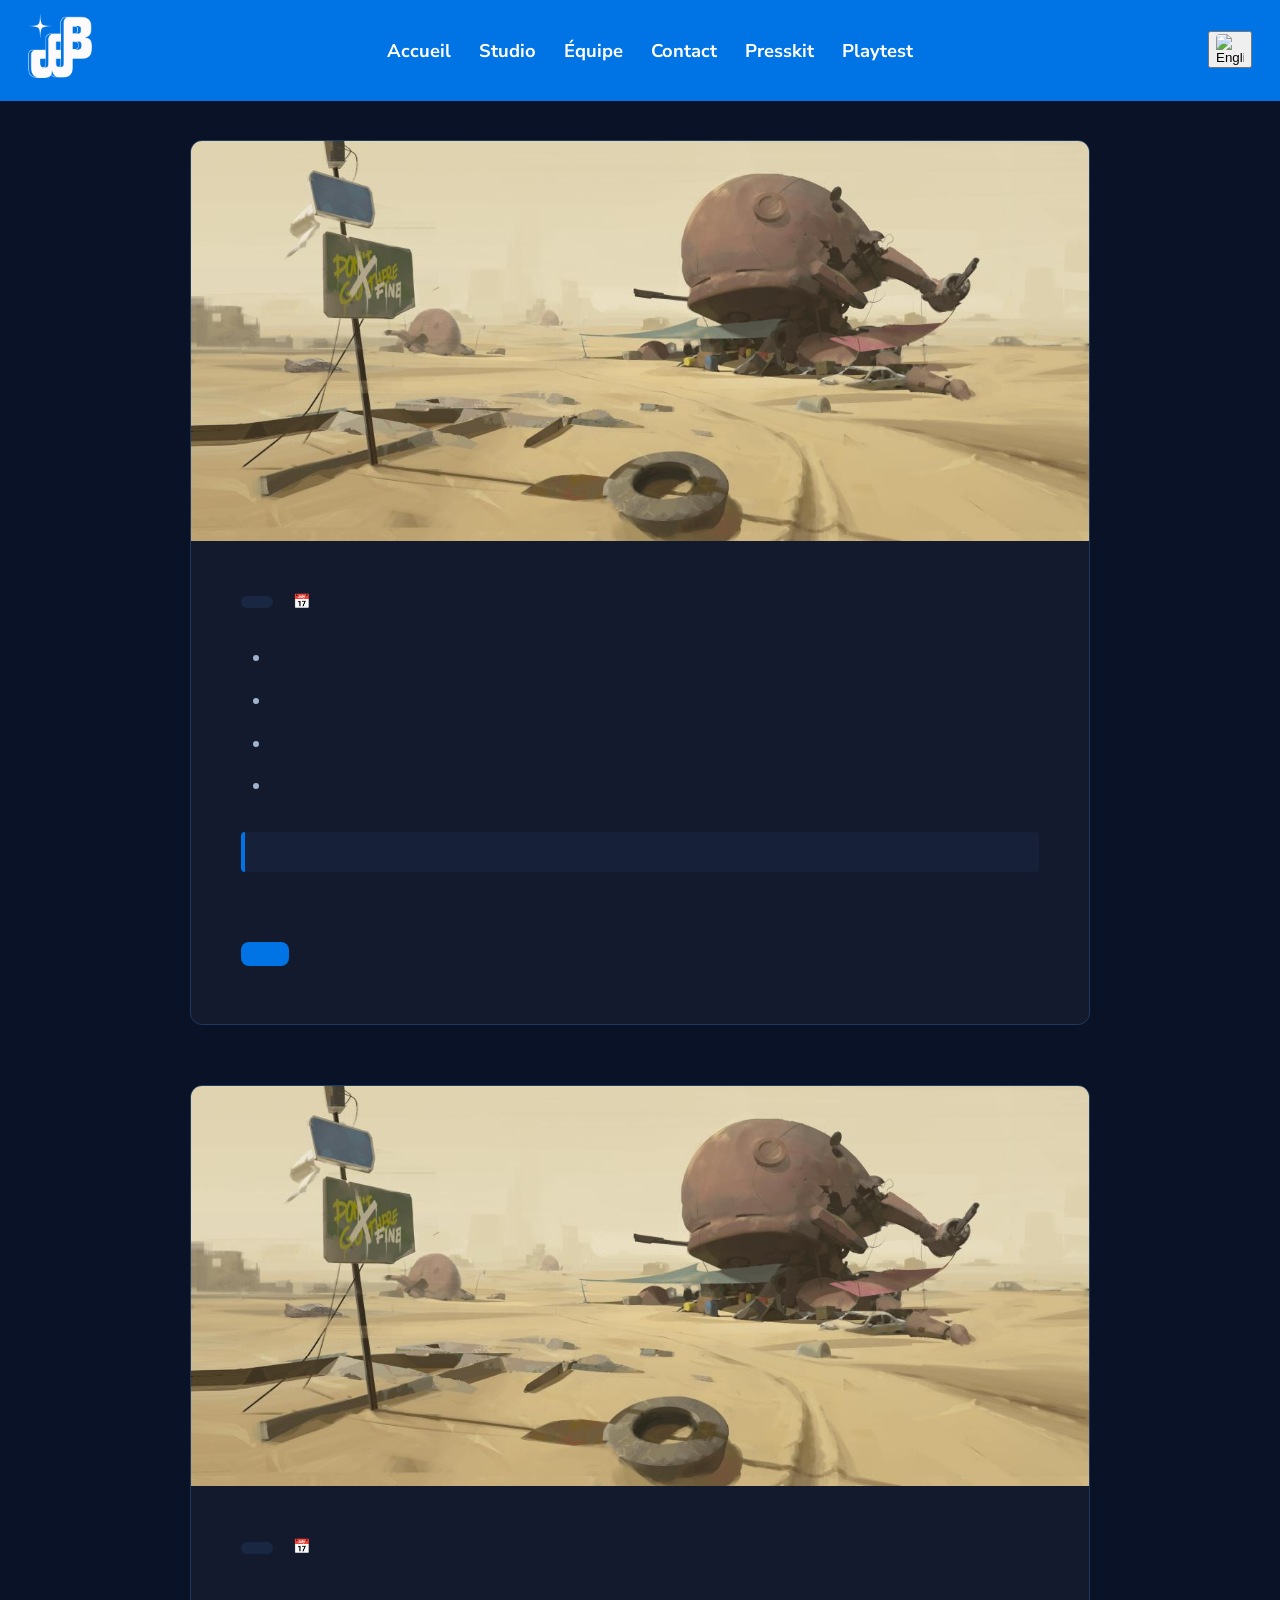
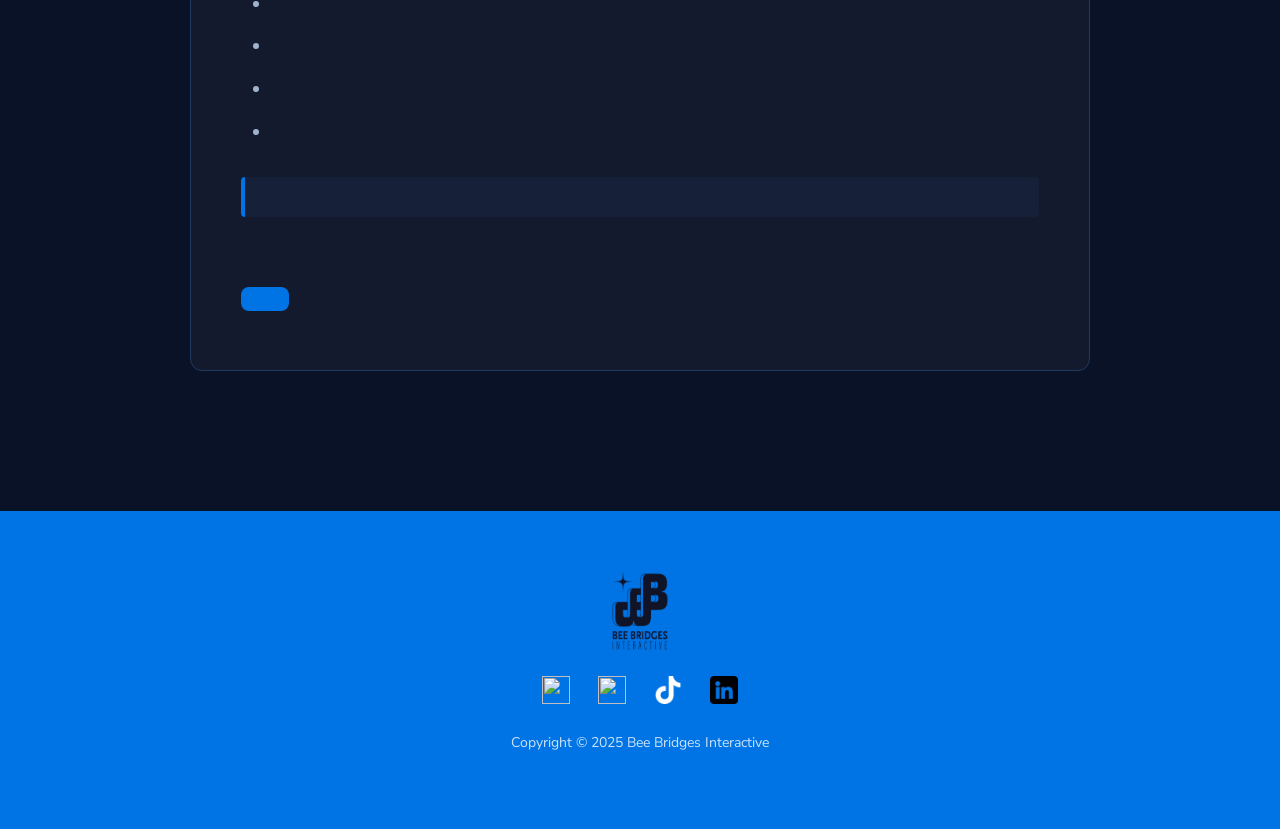
==== commit 1a4853f8: "ajout de la trad dans l'actualité" ====
--- a/Actuality.html
+++ b/Actuality.html
@@ -3,162 +3,126 @@
 <head>
   <meta charset="UTF-8">
   <meta name="viewport" content="width=device-width, initial-scale=1.0">
-  <title>Actualités - Blog Maxsen</title>
+  <title data-translate="actualites_page_title">ACTUALITÉS - Blog Maxsen</title>
   <link rel="stylesheet" href="css/actualité.css">
   <link rel="stylesheet" href="css/navbar.css">
   <link rel="stylesheet" href="css/footer.css">
 </head>
+
 <body>
   <div class="actualites-page">
     <div class="actualites-page-container">
-      <div id = "navbar"></div>
 
-      <!-- En-tête de la page -->
+      <div id="navbar"></div>
+
+      <!-- HEADER -->
       <header class="actualites-page-header">
-        <h1 class="actualites-page-title">ACTUALITÉS</h1>
-        <p class="actualites-page-subtitle">
-          Découvrez nos dernières nouvelles, projets et événements
-        </p>
+        <h1 class="actualites-page-title" data-translate="actualites_page_title"></h1>
+        <p class="actualites-page-subtitle" data-translate="actualites_page_subtitle"></p>
       </header>
 
-      <!-- Article 1 -->
+      <!-- ARTICLE 1 -->
       <article class="article-full" id="Article1">
+        
         <div class="article-header-image">
           <img src="media/image1.png" alt="Actualité 1">
         </div>
+
         <div class="article-body">
+
           <div class="article-meta">
-            <span class="article-category">Innovation</span>
+            <span class="article-category" data-translate="article1_category"></span>
+
             <div class="article-date">
               <span>📅</span>
-              <span>5 Décembre 2025</span>
+              <span data-translate="article1_date"></span>
             </div>
           </div>
-          
-          <h2 class="article-title">Lancement de notre nouveau projet révolutionnaire</h2>
-          
+
+          <h2 class="article-title" data-translate="article1_title"></h2>
+
           <div class="article-content">
-            <p>
-              Nous sommes ravis d'annoncer le lancement de notre tout nouveau projet qui va transformer l'industrie du jeu vidéo. Après des mois de développement intensif et de tests rigoureux, nous sommes enfin prêts à dévoiler cette innovation majeure.
-            </p>
-            
-            <p>
-              Ce projet représente l'aboutissement de notre vision : créer des expériences interactives qui repoussent les limites de la créativité et de la technologie. Notre équipe a travaillé sans relâche pour vous offrir quelque chose d'unique et mémorable.
-            </p>
+            <p data-translate="article1_p1"></p>
+            <p data-translate="article1_p2"></p>
 
-            <h3>Les points clés du projet</h3>
-            
-            <p>
-              Notre approche se distingue par plusieurs aspects innovants qui font toute la différence :
-            </p>
+            <h3 data-translate="article1_section1_title"></h3>
+            <p data-translate="article1_section1_intro"></p>
 
             <ul>
-              <li><strong>Innovation technologique</strong> : Utilisation des dernières avancées en matière de moteur graphique et d'intelligence artificielle</li>
-              <li><strong>Gameplay immersif</strong> : Une expérience qui plonge les joueurs dans un univers captivant dès les premières minutes</li>
-              <li><strong>Narration engageante</strong> : Une histoire profonde qui s'adapte aux choix des joueurs</li>
-              <li><strong>Graphismes époustouflants</strong> : Des visuels de haute qualité qui donnent vie à chaque détail</li>
+              <li data-translate="article1_point1"></li>
+              <li data-translate="article1_point2"></li>
+              <li data-translate="article1_point3"></li>
+              <li data-translate="article1_point4"></li>
             </ul>
 
-            <div class="article-quote">
-              "Ce projet représente tout ce que nous aimons dans le développement de jeux : la créativité, l'innovation et la passion de créer des expériences inoubliables." - Équipe Maxsen
-            </div>
+            <div class="article-quote" data-translate="article1_quote"></div>
 
-            <h3>Ce qui nous attend</h3>
-            
-            <p>
-              Les prochaines semaines seront cruciales pour le développement et le perfectionnement de ce projet. Nous prévoyons de lancer une phase de beta-test ouverte pour recueillir vos retours et améliorer continuellement l'expérience.
-            </p>
+            <h3 data-translate="article1_section2_title"></h3>
+            <p data-translate="article1_section2_p1"></p>
+            <p data-translate="article1_section2_p2"></p>
 
-            <p>
-              Votre participation et vos commentaires sont essentiels pour nous aider à créer le meilleur produit possible. Nous sommes impatients de partager cette aventure avec vous et de voir comment vous allez interagir avec notre création.
-            </p>
-
-            <h3>Rejoignez-nous</h3>
-            
-            <p>
-              Si vous souhaitez faire partie de cette aventure extraordinaire, inscrivez-vous dès maintenant à notre programme de beta-test. Vous aurez un accès en avant-première et la possibilité d'influencer directement le développement final du projet.
-            </p>
-
-            <p>
-              Restez connectés sur nos réseaux sociaux pour ne rien manquer des prochaines annonces et des contenus exclusifs que nous partagerons dans les semaines à venir. L'aventure ne fait que commencer !
-            </p>
+            <h3 data-translate="article1_section3_title"></h3>
+            <p data-translate="article1_section3_p1"></p>
+            <p data-translate="article1_section3_p2"></p>
           </div>
 
-          <a href="index.html" class="back-button">
-            ← Retour à l'accueil
-          </a>
+          <a href="index.html" class="back-button" data-translate="back_to_home"></a>
         </div>
       </article>
 
-      <!-- Article 2 -->
-      <article class="article-full" id ="Article2">
+      <!-- ARTICLE 2 -->
+      <article class="article-full" id="Article2">
+        
         <div class="article-header-image">
           <img src="media/image1.png" alt="Actualité 2">
         </div>
+
         <div class="article-body">
+
           <div class="article-meta">
-            <span class="article-category">Événement</span>
+            <span class="article-category" data-translate="article2_category"></span>
+
             <div class="article-date">
               <span>📅</span>
-              <span>28 Novembre 2025</span>
+              <span data-translate="article2_date"></span>
             </div>
           </div>
-          
-          <h2 class="article-title">Participation à la Game Developers Conference 2025</h2>
-          
+
+          <h2 class="article-title" data-translate="article2_title"></h2>
+
           <div class="article-content">
-            <p>
-              Notre équipe a eu l'honneur de participer à la Game Developers Conference 2025, l'un des événements les plus prestigieux de l'industrie du jeu vidéo. Cette expérience nous a permis de rencontrer des créateurs talentueux du monde entier et d'échanger sur les dernières tendances du secteur.
-            </p>
+            <p data-translate="article2_p1"></p>
 
-            <h3>Une expérience enrichissante</h3>
-            
-            <p>
-              Au cours de cet événement de trois jours, nous avons pu présenter notre vision du développement de jeux et partager notre expertise avec la communauté internationale. Les échanges ont été particulièrement fructueux et nous ont apporté de nouvelles perspectives pour nos projets futurs.
-            </p>
+            <h3 data-translate="article2_section1_title"></h3>
+            <p data-translate="article2_section1_p1"></p>
 
             <ul>
-              <li><strong>Networking</strong> : Rencontre avec plus de 50 studios de développement</li>
-              <li><strong>Conférences</strong> : Participation à des talks inspirants sur l'avenir du gaming</li>
-              <li><strong>Démonstrations</strong> : Présentation de nos prototypes à un public d'experts</li>
-              <li><strong>Collaborations</strong> : Discussions pour de futurs partenariats stratégiques</li>
+              <li data-translate="article2_point1"></li>
+              <li data-translate="article2_point2"></li>
+              <li data-translate="article2_point3"></li>
+              <li data-translate="article2_point4"></li>
             </ul>
 
-            <div class="article-quote">
-              "La GDC 2025 a été une source d'inspiration incroyable. Nous revenons avec des idées fraîches et une motivation renouvelée pour nos projets." - Équipe Maxsen
-            </div>
+            <div class="article-quote" data-translate="article2_quote"></div>
 
-            <h3>Les tendances qui nous ont marqués</h3>
-            
-            <p>
-              Plusieurs tendances majeures se dégagent de cette édition : l'importance croissante de l'accessibilité dans les jeux, l'utilisation de l'IA pour créer des expériences plus dynamiques, et l'essor des expériences multijoueurs innovantes.
-            </p>
+            <h3 data-translate="article2_section2_title"></h3>
+            <p data-translate="article2_section2_p1"></p>
+            <p data-translate="article2_section2_p2"></p>
 
-            <p>
-              Ces insights vont directement influencer notre approche de développement et nous aider à créer des jeux qui répondent aux attentes des joueurs modernes tout en repoussant les limites de la créativité.
-            </p>
-
-            <h3>Prochaines étapes</h3>
-            
-            <p>
-              Forts de cette expérience, nous allons intégrer ces nouvelles connaissances dans nos projets en cours. Nous prévoyons également de participer à d'autres événements similaires pour continuer à rester à la pointe de l'innovation dans l'industrie.
-            </p>
-
-            <p>
-              Un grand merci à tous ceux qui ont pris le temps de discuter avec nous et de partager leur passion pour le jeu vidéo. Ces rencontres sont précieuses et nourrissent notre créativité au quotidien.
-            </p>
+            <h3 data-translate="article2_section3_title"></h3>
+            <p data-translate="article2_section3_p1"></p>
+            <p data-translate="article2_section3_p2"></p>
           </div>
 
-          <a href="index.html" class="back-button">
-            ← Retour à l'accueil
-          </a>
+          <a href="index.html" class="back-button" data-translate="back_to_home"></a>
         </div>
       </article>
 
     </div>
   </div>
-  <div id = "footer"></div>
+
+  <div id="footer"></div>
   <script src="js/lang.js"></script>
   <script src="js/layout.js"></script>
 </body>
-</html>+</html>
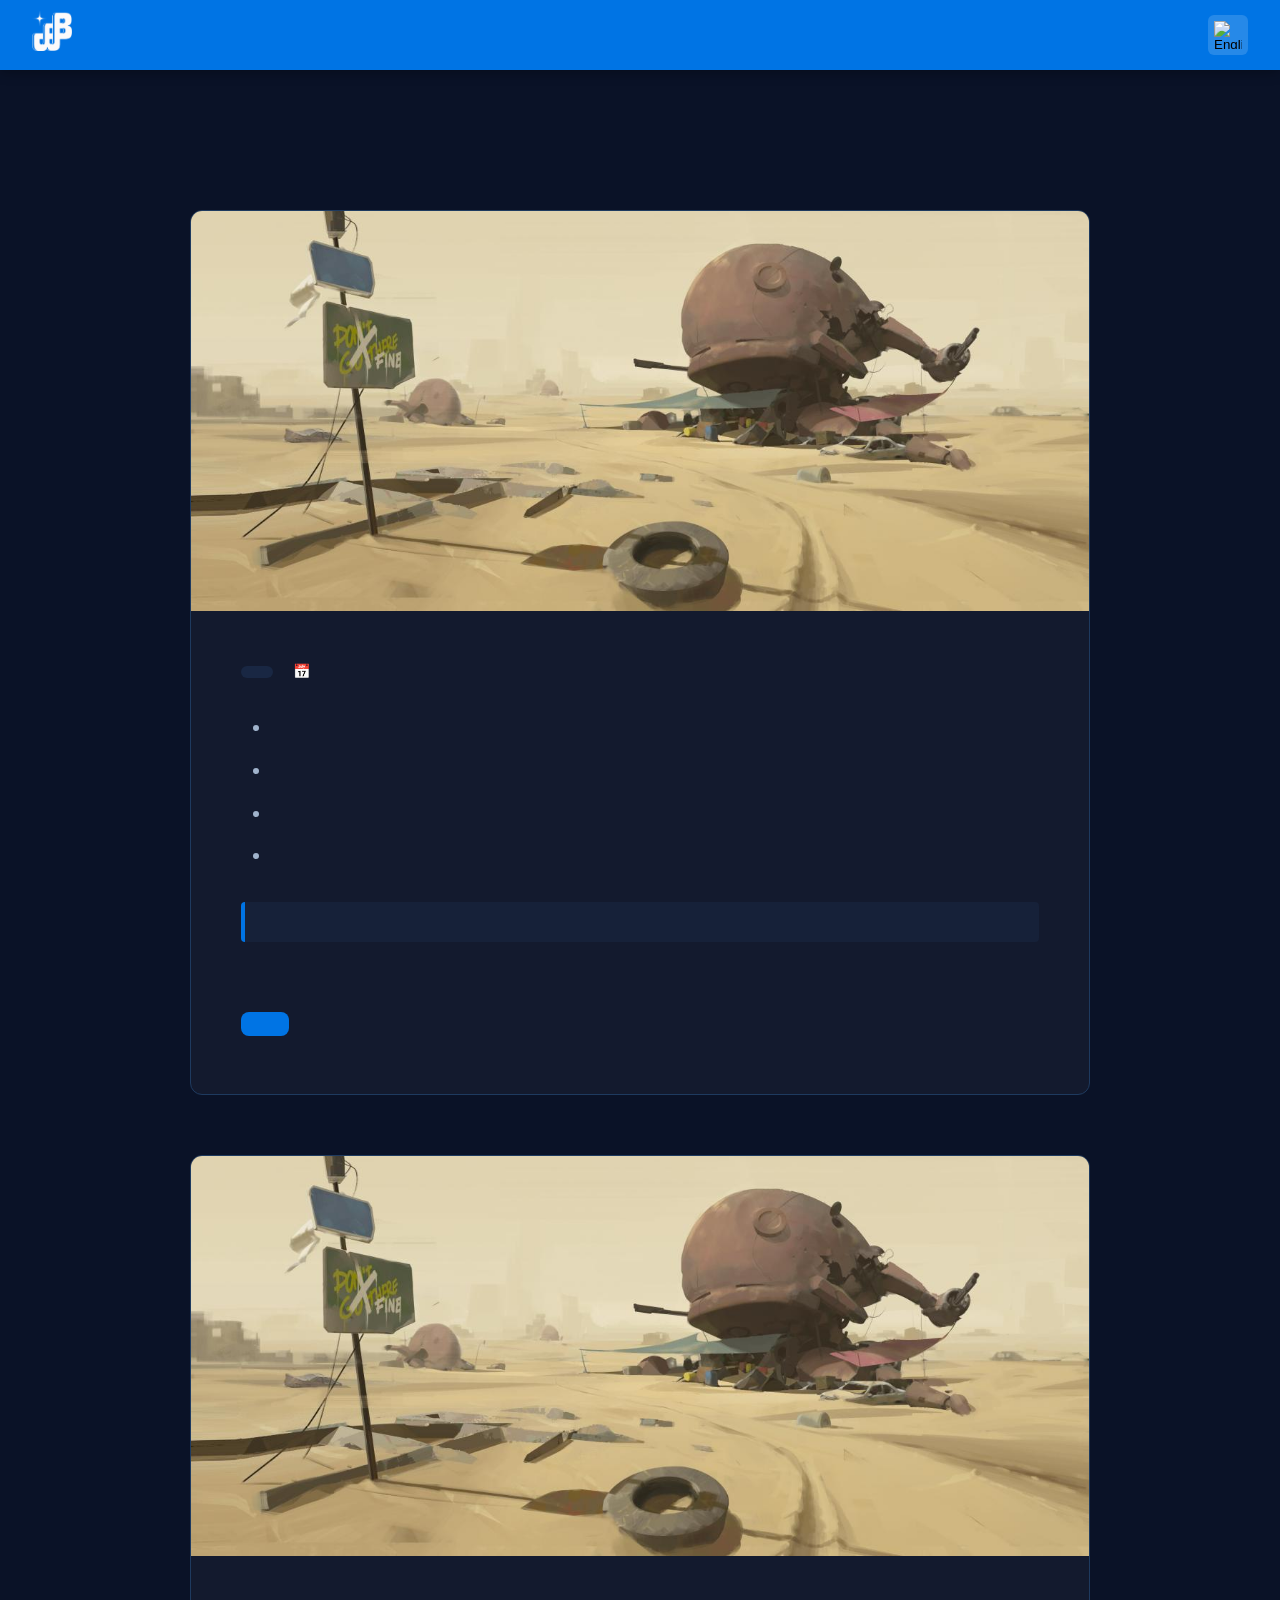
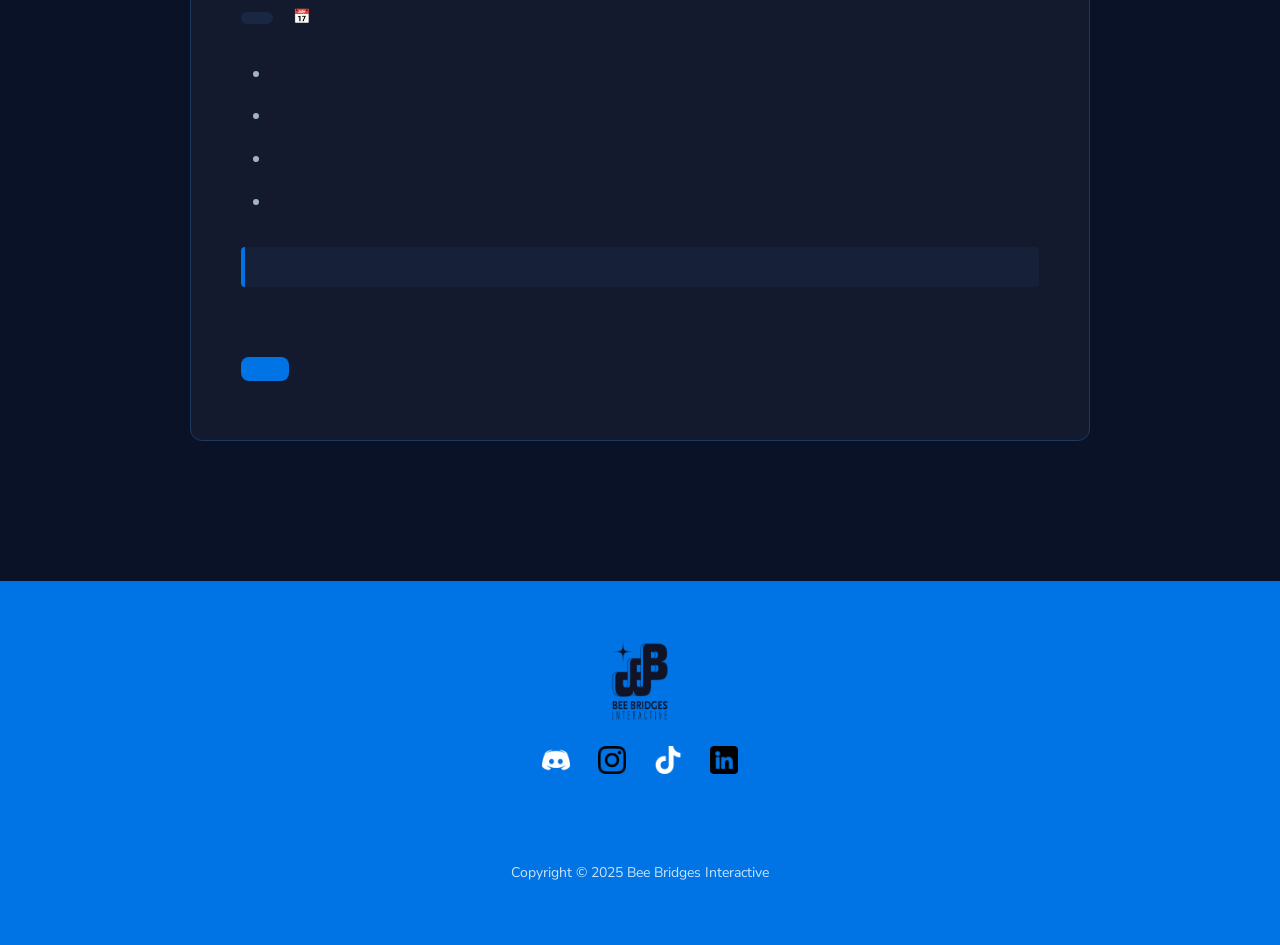
==== commit 7125e2fe: "modif du css poru la navbar" ====
--- a/Actuality.html
+++ b/Actuality.html
@@ -3,9 +3,9 @@
 <head>
   <meta charset="UTF-8">
   <meta name="viewport" content="width=device-width, initial-scale=1.0">
-  <title data-translate="actualites_page_title">ACTUALITÉS - Blog Maxsen</title>
+  <title data-translate="actualites_page_title">ACTUALITÉS</title>
+    <link rel="stylesheet" href="css/navbar.css">
   <link rel="stylesheet" href="css/actualité.css">
-  <link rel="stylesheet" href="css/navbar.css">
   <link rel="stylesheet" href="css/footer.css">
 </head>
 
--- a/css/navbar.css
+++ b/css/navbar.css
@@ -8,37 +8,74 @@
   --accent-blue: #0074e4;
   --accent-hover: #6bb3ff;
   --section-max-width: 1100px;
+  --navbar-height: 70px;
 
   --font-titles: 'Bebas Neue', sans-serif;
   --font-body: 'Nunito Sans', sans-serif;
 }
 
-/* ================= NAVBAR ================= */
+/* RESET ET BODY */
+* {
+  margin: 0;
+  padding: 0;
+  box-sizing: border-box;
+}
+
+body {
+  padding-top: var(--navbar-height);
+  background-color: var(--bg-dark);
+  color: var(--text-primary);
+  font-family: var(--font-body);
+  -webkit-font-smoothing: antialiased;
+  -moz-osx-font-smoothing: grayscale;
+}
+
+/* NAVBAR */
 .navbar {
   position: fixed;
   top: 0;
   left: 0;
   width: 100%;
+  height: var(--navbar-height);
   background-color: var(--accent-blue);
   z-index: 1000;
-  padding: 14px 28px;
+  padding: 16px 32px;
   display: flex;
   align-items: center;
-}
-
-/* GAUCHE | CENTRE | DROITE */
+  box-shadow: 0 2px 12px rgba(0, 0, 0, 0.3);
+}
+
+/* GAUCHE CENTRE DROITE */
 .nav-left {
   margin-right: auto;
+  display: flex;
+  align-items: center;
+  flex-shrink: 0;
+}
+
+.nav-left img,
+.nav-left svg,
+.nav-left .logo {
+  height: 40px;
+  width: auto;
+  flex-shrink: 0;
 }
 
 .nav-center {
   display: flex;
   justify-content: center;
   flex-grow: 1;
+  flex-shrink: 1;
+  min-width: 0;
+  overflow: hidden;
 }
 
 .nav-right {
   margin-left: auto;
+  display: flex;
+  align-items: center;
+  gap: 12px;
+  flex-shrink: 0;
 }
 
 /* LISTE MENUS */
@@ -48,7 +85,8 @@
   padding: 0;
   display: flex;
   align-items: center;
-  gap: 28px;
+  gap: 32px;
+  flex-wrap: nowrap;
 }
 
 .navbar ul li a {
@@ -56,8 +94,10 @@
   text-decoration: none;
   font-weight: 700;
   font-family: var(--font-body);
-  font-size: 1.15rem;     /* ← POLICE PLUS GRANDE */
-  transition: 0.3s;
+  font-size: 1.15rem;    
+  transition: all 0.3s ease;
+  white-space: nowrap;
+  text-shadow: 0 1px 2px rgba(0, 0, 0, 0.2);
 }
 
 .navbar ul li a:hover {
@@ -65,53 +105,495 @@
 }
 
 /* LANGUE */
+.lang-btn {
+  border: none;
+  outline: none;
+  padding: 6px;
+  background: rgba(255, 255, 255, 0.15);
+  border-radius: 6px;
+  cursor: pointer;
+  transition: all 0.3s ease;
+  display: flex;
+  align-items: center;
+  justify-content: center;
+  flex-shrink: 0;
+}
+
+.lang-btn:hover {
+  background: rgba(255, 255, 255, 0.25);
+  transform: scale(1.05);
+}
+
 .lang-btn img {
-  width: 28px;           /* taille un peu + grande */
+  width: 28px;    
+  height: 28px;
   display: block;
-  border-radius: 4px;
-  background: transparent;
-}
-
-/* ============ MENU BURGER (MOBILE) ============ */
+  border: none;
+  outline: none;
+  object-fit: contain;
+}
+
+/* MENU BURGER */
 .burger {
   display: none;
-  font-size: 2rem;
+  font-size: 2.2rem;
   color: white;
   cursor: pointer;
-}
-
-/* MENU CACHÉ EN MOBILE */
-@media (max-width: 850px) {
+  padding: 8px;
+  margin-left: 8px;
+  transition: color 0.3s ease;
+  line-height: 1;
+}
+
+.burger:hover {
+  color: #ffce78;
+}
+
+
+/* RESPONSIVE PROGRESSIF */
+
+/* Écrans larges - Réduction progressive */
+@media (max-width: 1200px) {
+  .navbar {
+    padding: 16px 24px;
+  }
+
+  .navbar ul {
+    gap: 26px;
+  }
+
+  .navbar ul li a {
+    font-size: 1.05rem;
+  }
+}
+
+@media (max-width: 1100px) {
+  .navbar {
+    padding: 14px 20px;
+  }
+
+  .navbar ul {
+    gap: 22px;
+  }
+
+  .navbar ul li a {
+    font-size: 1rem;
+  }
+
+  .nav-left img,
+  .nav-left svg,
+  .nav-left .logo {
+    height: 38px;
+  }
+}
+
+@media (max-width: 1000px) {
+  .navbar {
+    padding: 14px 18px;
+  }
+
+  .navbar ul {
+    gap: 18px;
+  }
+
+  .navbar ul li a {
+    font-size: 0.95rem;
+  }
+
+  .nav-left img,
+  .nav-left svg,
+  .nav-left .logo {
+    height: 36px;
+  }
+}
+
+@media (max-width: 920px) {
+  .navbar {
+    padding: 12px 16px;
+  }
+
+  .navbar ul {
+    gap: 14px;
+  }
+
+  .navbar ul li a {
+    font-size: 0.88rem;
+  }
+
+  .nav-left img,
+  .nav-left svg,
+  .nav-left .logo {
+    height: 34px;
+  }
+
+  .lang-btn {
+    padding: 5px;
+  }
+
+  .lang-btn img {
+    width: 26px;
+    height: 26px;
+  }
+}
+
+@media (max-width: 860px) {
+  .navbar {
+    padding: 12px 14px;
+  }
+
+  .navbar ul {
+    gap: 12px;
+  }
+
+  .navbar ul li a {
+    font-size: 0.82rem;
+  }
+
+  .nav-left img,
+  .nav-left svg,
+  .nav-left .logo {
+    height: 32px;
+  }
+
+  .nav-right {
+    gap: 8px;
+  }
+}
+
+@media (max-width: 820px) {
+  .navbar {
+    padding: 12px 12px;
+  }
+
+  .navbar ul {
+    gap: 10px;
+  }
+
+  .navbar ul li a {
+    font-size: 0.78rem;
+    font-weight: 600;
+  }
+
+  .nav-left img,
+  .nav-left svg,
+  .nav-left .logo {
+    height: 30px;
+  }
+
+  .lang-btn {
+    padding: 4px;
+  }
+
+  .lang-btn img {
+    width: 24px;
+    height: 24px;
+  }
+}
+
+/* PASSAGE AU MENU BURGER */
+@media (max-width: 800px) {
+  :root {
+    --navbar-height: 60px;
+  }
+
+  .navbar {
+    height: var(--navbar-height);
+    padding: 10px 12px;
+  }
+
+  .nav-left img,
+  .nav-left svg,
+  .nav-left .logo {
+    height: 32px;
+  }
+
   .nav-center {
     display: none;
   }
 
   .burger {
-    display: block;
-    margin-left: auto;
-  }
-
-  /* MENU DÉROULANT */
+    display: flex;
+    align-items: center;
+    justify-content: center;
+    font-size: 1.8rem;
+    padding: 4px;
+    margin-left: 4px;
+  }
+
+  .lang-btn {
+    padding: 6px;
+  }
+
+  .lang-btn img {
+    width: 26px;
+    height: 26px;
+  }
+
+  /* Empêcher le scroll quand le menu est ouvert */
+  body.menu-open {
+    overflow: hidden;
+  }
+
+  /* MENU DÉROULANT MOBILE */
   .mobile-menu {
     position: fixed;
-    top: 60px;
+    top: var(--navbar-height);
+    left: 0;
     right: 0;
     width: 100%;
-    background: var(--accent-blue);
-    padding: 20px 0;
+    max-height: calc(100vh - var(--navbar-height));
+    background: linear-gradient(180deg, var(--accent-blue) 0%, #005bb5 100%);
+    padding: 28px 0;
     display: none;
     flex-direction: column;
     align-items: center;
     gap: 20px;
+    overflow-y: auto;
+    box-shadow: 0 8px 16px rgba(0, 0, 0, 0.4);
+    animation: slideDown 0.3s ease-out;
+  }
+
+  @keyframes slideDown {
+    from {
+      opacity: 0;
+      transform: translateY(-10px);
+    }
+    to {
+      opacity: 1;
+      transform: translateY(0);
+    }
+  }
+
+  .mobile-menu.active {
+    display: flex;
   }
 
   .mobile-menu a {
     font-size: 1.3rem;
     color: white;
-    font-weight: bold;
-  }
-
-  .mobile-menu.active {
-    display: flex;
-  }
-}
+    font-weight: 700;
+    font-family: var(--font-body);
+    text-decoration: none;
+    padding: 15px 26px;
+    width: 85%;
+    text-align: center;
+    border-radius: 10px;
+    transition: all 0.3s ease;
+    background: rgba(255, 255, 255, 0.08);
+    border: 1px solid rgba(255, 255, 255, 0.15);
+    text-shadow: 0 1px 3px rgba(0, 0, 0, 0.3);
+  }
+
+  .mobile-menu a:hover,
+  .mobile-menu a:active {
+    background-color: rgba(255, 255, 255, 0.2);
+    color: #ffce78;
+    transform: translateY(-2px);
+    box-shadow: 0 4px 8px rgba(0, 0, 0, 0.2);
+  }
+
+  .mobile-menu .lang-btn {
+    margin-top: 12px;
+    padding: 10px;
+    background: rgba(255, 255, 255, 0.2);
+  }
+
+  .mobile-menu .lang-btn img {
+    width: 30px;
+    height: 30px;
+  }
+}
+
+/* PETITES TABLETTES ET GRANDS MOBILES */
+@media (max-width: 640px) {
+  :root {
+    --navbar-height: 56px;
+  }
+
+  .navbar {
+    height: var(--navbar-height);
+    padding: 8px 10px;
+  }
+
+  .nav-left img,
+  .nav-left svg,
+  .nav-left .logo {
+    height: 30px;
+  }
+
+  .burger {
+    font-size: 1.7rem;
+    padding: 4px;
+    margin-left: 3px;
+  }
+
+  .lang-btn {
+    padding: 5px;
+  }
+
+  .lang-btn img {
+    width: 25px;
+    height: 25px;
+  }
+
+  .mobile-menu {
+    padding: 24px 0;
+    gap: 18px;
+  }
+
+  .mobile-menu a {
+    font-size: 1.2rem;
+    padding: 14px 24px;
+    width: 87%;
+  }
+}
+
+/* MOBILES STANDARDS */
+@media (max-width: 480px) {
+  :root {
+    --navbar-height: 54px;
+  }
+
+  .navbar {
+    height: var(--navbar-height);
+    padding: 8px 8px;
+  }
+
+  .nav-left img,
+  .nav-left svg,
+  .nav-left .logo {
+    height: 28px;
+  }
+
+  .burger {
+    font-size: 1.6rem;
+    padding: 3px;
+    margin-left: 3px;
+  }
+
+  .lang-btn {
+    padding: 4px;
+  }
+
+  .lang-btn img {
+    width: 24px;
+    height: 24px;
+  }
+
+  .mobile-menu {
+    padding: 22px 0;
+    gap: 16px;
+  }
+
+  .mobile-menu a {
+    font-size: 1.15rem;
+    padding: 13px 22px;
+    width: 88%;
+  }
+
+  .mobile-menu .lang-btn {
+    padding: 9px;
+  }
+
+  .mobile-menu .lang-btn img {
+    width: 28px;
+    height: 28px;
+  }
+}
+
+/* PETITS MOBILES */
+@media (max-width: 380px) {
+  :root {
+    --navbar-height: 52px;
+  }
+
+  .navbar {
+    height: var(--navbar-height);
+    padding: 7px 7px;
+  }
+
+  .nav-left img,
+  .nav-left svg,
+  .nav-left .logo {
+    height: 26px;
+  }
+
+  .burger {
+    font-size: 1.5rem;
+    padding: 3px;
+    margin-left: 2px;
+  }
+
+  .lang-btn {
+    padding: 4px;
+  }
+
+  .lang-btn img {
+    width: 23px;
+    height: 23px;
+  }
+
+  .mobile-menu {
+    padding: 20px 0;
+    gap: 15px;
+  }
+
+  .mobile-menu a {
+    font-size: 1.1rem;
+    padding: 12px 20px;
+    width: 90%;
+  }
+
+  .mobile-menu .lang-btn {
+    padding: 8px;
+  }
+
+  .mobile-menu .lang-btn img {
+    width: 26px;
+    height: 26px;
+  }
+}
+
+/* TRÈS PETITS MOBILES */
+@media (max-width: 340px) {
+  :root {
+    --navbar-height: 50px;
+  }
+
+  .navbar {
+    height: var(--navbar-height);
+    padding: 6px 6px;
+  }
+
+  .nav-left img,
+  .nav-left svg,
+  .nav-left .logo {
+    height: 24px;
+  }
+
+  .burger {
+    font-size: 1.4rem;
+    padding: 2px;
+    margin-left: 2px;
+  }
+
+  .lang-btn {
+    padding: 3px;
+  }
+
+  .lang-btn img {
+    width: 22px;
+    height: 22px;
+  }
+
+  .mobile-menu a {
+    font-size: 1.05rem;
+    padding: 11px 18px;
+    width: 92%;
+  }
+
+  .mobile-menu .lang-btn img {
+    width: 25px;
+    height: 25px;
+  }
+}
--- a/css/actualité.css
+++ b/css/actualité.css
@@ -1,8 +1,7 @@
-/* Import des fonts */
+
 @import url('https://fonts.googleapis.com/css2?family=Bebas+Neue&display=swap');
 @import url('https://fonts.googleapis.com/css2?family=Nunito+Sans:wght@400;600;700&display=swap');
 
-/* Variables globales (reprises du fichier principal) */
 :root {
   --bg-dark: #0a1227;
   --bg-card: #131a2e;
@@ -16,7 +15,6 @@
   --font-body: 'Nunito Sans', sans-serif;
 }
 
-/* Reset global */
 * {
   box-sizing: border-box;
 }
@@ -36,7 +34,7 @@
   width: 100%;
 }
 
-/* ===== PAGE ACTUALITÉS ===== */
+
 .actualites-page {
   background-color: var(--bg-dark);
   min-height: 100vh;
@@ -48,7 +46,7 @@
   margin: 0 auto;
 }
 
-/* En-tête de la page */
+
 .actualites-page-header {
   text-align: center;
   margin-bottom: 60px;
@@ -71,7 +69,6 @@
   line-height: 1.8;
 }
 
-/* Breadcrumb (fil d'ariane) */
 .breadcrumb {
   display: flex;
   align-items: center;
@@ -95,7 +92,7 @@
   color: var(--text-secondary);
 }
 
-/* ===== ARTICLE COMPLET ===== */
+/* ARTICLE COMPLET*/
 .article-full {
   background-color: var(--bg-card);
   border: 1px solid var(--border-color);
@@ -162,7 +159,6 @@
   font-size: 12px;
 }
 
-/* Titre de l'article */
 .article-title {
   font-family: var(--font-titles);
   font-size: 36px;
@@ -173,7 +169,6 @@
   letter-spacing: 1px;
 }
 
-/* Contenu de l'article */
 .article-content {
   color: var(--text-secondary);
   font-size: 17px;
@@ -234,7 +229,7 @@
   font-size: 16px;
 }
 
-/* Bouton retour */
+
 .back-button {
   display: inline-flex;
   align-items: center;
@@ -255,7 +250,7 @@
   transform: translateX(-5px);
 }
 
-/* ===== RESPONSIVE ===== */
+/*  RESPONSIVE  */
 
 /* Tablettes */
 @media (max-width: 1024px) {
--- a/css/footer.css
+++ b/css/footer.css
@@ -1,4 +1,4 @@
-/* ===== FOOTER ===== */
+/* FOOTER */
 .bb-footer {
   background: #0074e4;
   padding: 60px 20px;
@@ -6,6 +6,7 @@
   color: white;
   font-family: var(--font-body);
 }
+
 
 .footer-top {
   display: flex;
@@ -30,6 +31,7 @@
   transform: scale(1.2);
 }
 
+
 .footer-links {
   margin: 40px auto;
   display: flex;
@@ -46,10 +48,73 @@
   transition: opacity 0.2s ease;
 }
 
-.footer-links a:hover { opacity: 1; }
+.footer-links a:hover {
+  opacity: 1;
+}
 
+/* COPYRIGHT */
 .footer-copy {
   font-size: 14px;
   margin-top: 20px;
   opacity: 0.8;
-}+}
+
+
+/* RESPONSIVE */
+
+/* TABLETTES */
+@media (max-width: 900px) {
+  .footer-links {
+    gap: 25px;
+  }
+
+  .footer-logo {
+    height: 70px;
+  }
+}
+
+/* MOBILES */
+@media (max-width: 600px) {
+  .bb-footer {
+    padding: 50px 15px;
+  }
+
+  .footer-logo {
+    height: 60px;
+  }
+
+  .footer-socials a img {
+    width: 24px;
+    height: 24px;
+    margin: 0 10px;
+  }
+
+  .footer-links {
+    flex-direction: column;
+    gap: 18px;
+  }
+
+  .footer-links a {
+    font-size: 13px;
+  }
+
+  .footer-copy {
+    font-size: 12px;
+  }
+}
+
+/* TRÈS PETITS ÉCRANS */
+@media (max-width: 400px) {
+  .footer-logo {
+    height: 50px;
+  }
+
+  .footer-socials a img {
+    width: 22px;
+    height: 22px;
+  }
+
+  .footer-links a {
+    font-size: 12px;
+  }
+}
